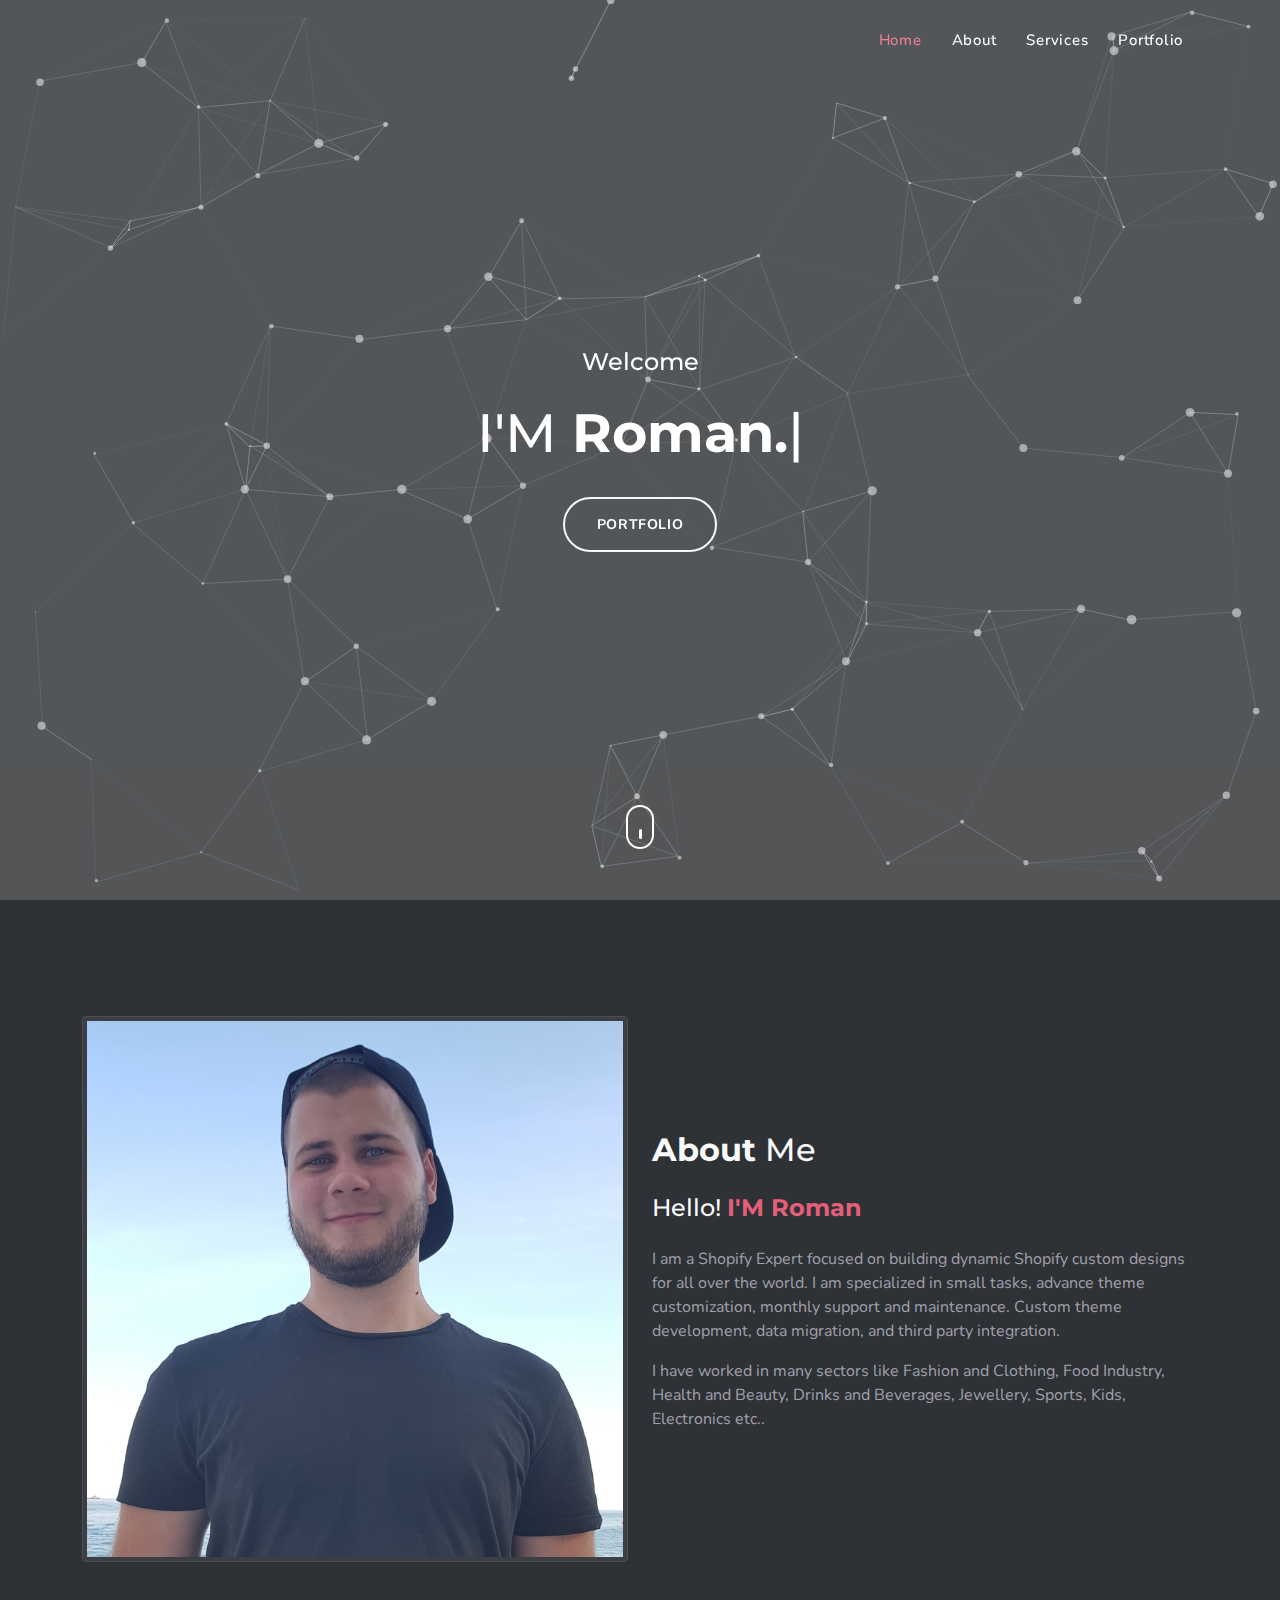
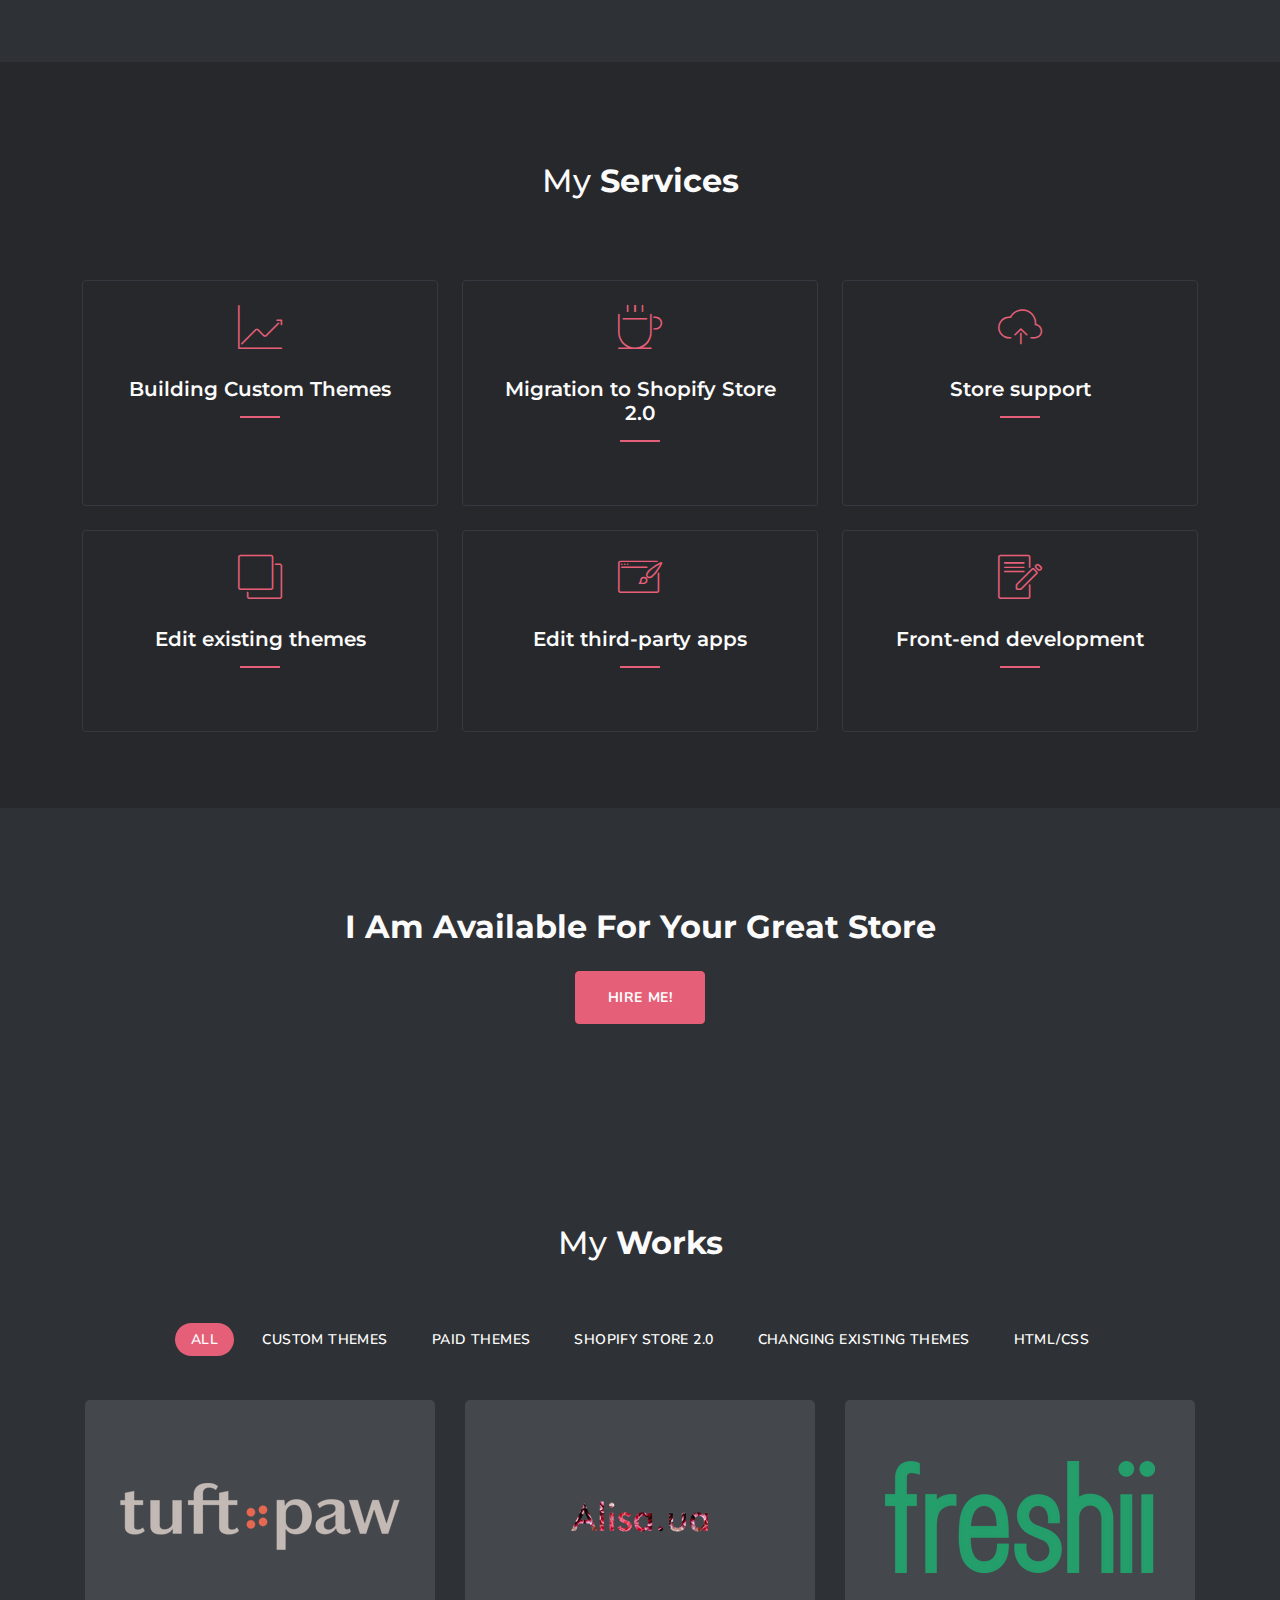
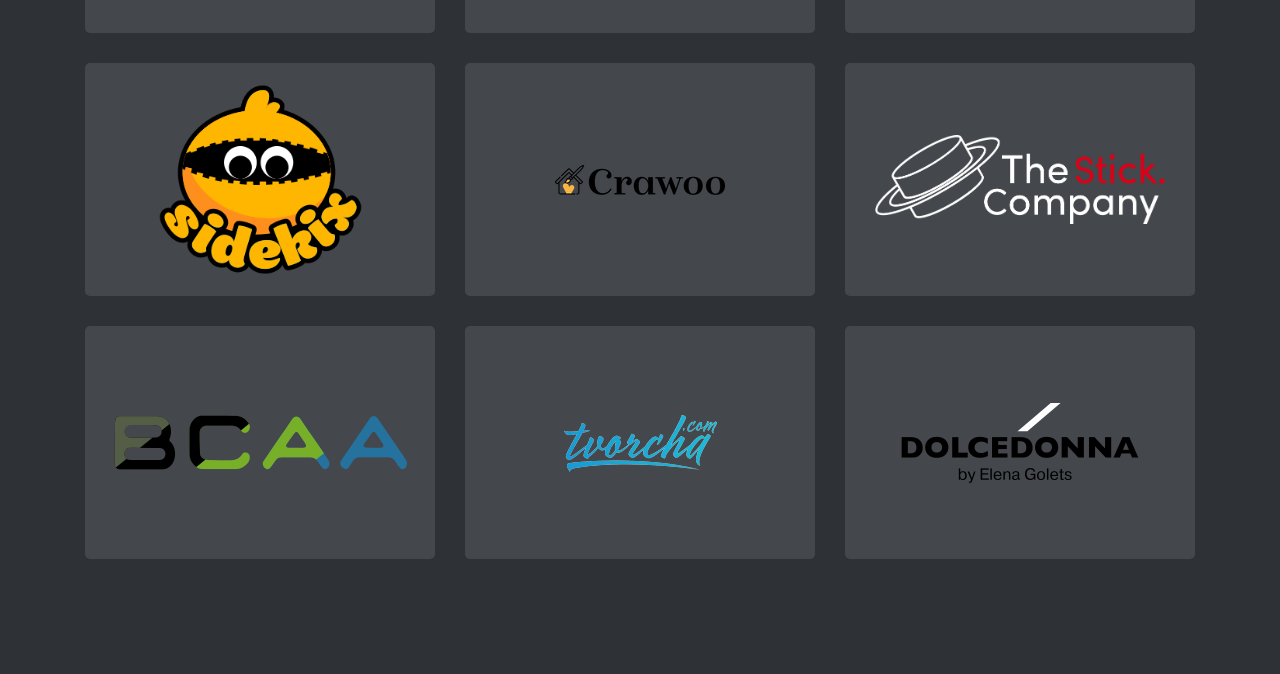
==== index.html @ ab1a351e "Rename index_13.html to index.html" ====
<!DOCTYPE html>
<html>
<head>
	<meta charset="UTF-8">
    <meta name="viewport" content="width=device-width, initial-scale=1">
    <title>Shopify developer | Roman</title>

    <!-- <link rel="shortcut icon" href="images/favicon.ico"> -->

    <!-- Bootstrap Css -->
    <link rel="stylesheet" type="text/css" href="css/bootstrap.min.css">

    <!-- Materialdesign icons Css -->
    <link rel="stylesheet" type="text/css" href="css/materialdesignicons.min.css">

    <!-- Owl Carousel -->
    <link rel="stylesheet" type="text/css" href="css/owl.carousel.min.css">

    <!-- Animate Css -->
    <link rel="stylesheet" type="text/css" href="css/animate.min.css">

    <!-- Magnific-popup -->
    <link rel="stylesheet" type="text/css" href="css/magnific-popup.css">

    <!-- Mobirise icons Css -->
    <link rel="stylesheet" type="text/css" href="css/mobiriseicons.css"> 

    <!-- Custom Style -->
    <link rel="stylesheet" type="text/css" href="css/style.css">
    <link rel="stylesheet" type="text/css" href="css/color/default.css">
</head>
<body>

    <!-- Loader -->
    <div id="preloader">
        <div id="status">
            <div class="spinner">Loading...</div>
        </div>
    </div>

	<!-- Start Navbar -->
	<nav class="navbar navbar-expand-lg custom-nav navbar-light fixed-top sticky">
	    <div class="container">
	        <a class="navbar-brand pt-0 logo" href="#">
                <img src="images/logo.png" alt="" class="img-fluid logo-light">
                <img src="images/logo-dark.png" alt="" class="img-fluid logo-dark">
            </a>
	        <button class="navbar-toggler" type="button" data-bs-toggle="collapse" data-bs-target="#navbarNav" aria-controls="navbarNav" aria-expanded="false" aria-label="Toggle navigation">
	            <span class="mdi mdi-menu"></span>
	        </button>
	        <div class="collapse navbar-collapse" id="navbarNav">
	            <ul class="navbar-nav ms-auto" id="main_nav">
	                <li class="nav-item">
	                    <a class="nav-link" href="#home">Home</a>
	                </li>
	                <li class="nav-item">
	                    <a class="nav-link" href="#about">About</a>
	                </li>
	                <li class="nav-item">
	                    <a class="nav-link" href="#services">Services</a>
	                </li>
	                <li class="nav-item">
	                    <a class="nav-link" href="#portfolio">Portfolio</a>
	                </li>
	                <!-- <li class="nav-item">
	                    <a class="nav-link" href="#contact">Contacts</a>
	                </li> -->
	            </ul>
	        </div>
	    </div>
	</nav>
	<!-- End Navbar -->


    <!-- START HOME -->
    <section class="section header-bg-img h-100vh align-items-center d-flex" id="home">
        <div class="video_container">
            <video src="images/bg.mp4" loop autoplay muted loading='lazy'></video>
        </div>
        <div class="bg-overlay"></div>
        <div class="container z-index">
            <div class="row justify-content-center">
                <div class="col-lg-12">
                    <div class="text-center header-content mx-auto">
                        <h4 class="text-white first-title mb-4">Welcome</h4>
                        <h1 class="header-name text-white text-capitalize mb-0">I'M <span class="element fw-bold"></span></h1>
                        <!-- <p class="text-white mx-auto header-desc mt-4">It is a long established fact that a reader will be of a page when established fact looking at its layout.</p> -->
                        <div class="mt-4 pt-2">
                            <!-- <a href="#contact" class="btn btn-outline-custom btn-round">Contacts</a> -->
                            <a href="#portfolio" class="btn btn-outline-custom btn-round">Portfolio</a>
                        </div>
                    </div>
                </div>
            </div>
        </div>            
        <div class="scroll_down">
            <a href="#about" class="scroll">
                <i class="text-white"></i>
            </a>
        </div>
    </section>
    <!-- END HOME -->

    <!-- START ABOUT -->
    <section class="section" id="about">
        <div class="container">
            <div class="row align-items-center">
                <div class="col-lg-6">
                    <div class="mt-3">
                        <img src="images/1.jpg" alt="" class="img-fluid mx-auto d-block img-thumbnail">
                    </div>
                </div>
                <div class="col-lg-6">
                    <div class="mt-3">
                        <h2><span class="fw-bold">About</span> Me</h2>
                        <h4 class="mt-4">Hello! <span class="text-custom fw-bold">I'M Roman</span></h4>
                        <p class="text-muted mt-4">I am a Shopify Expert focused on building dynamic Shopify custom designs for all over the world. I am specialized in small tasks, advance theme customization, monthly support and maintenance. Custom theme development, data migration, and third party integration.</p>
                        <p class="text-muted mt-2"> I have worked in many sectors like Fashion and Clothing, Food Industry, Health and Beauty, Drinks and Beverages, Jewellery, Sports, Kids, Electronics etc..</p>
                        <!-- <div>
                            <ul class="mb-0 about-social list-inline mt-4">
                                <li class="list-inline-item"><a href="https://t.me/RomkaGall"><i class="mdi mdi-telegram"></i></a></li>
                                <li class="list-inline-item"><a href="mailto:romangalanuk@gmail.com"><i class="mdi mdi-email"></i></a></li>
                                <li class="list-inline-item"><a href="skype:romkagall"><i class="mdi mdi-skype"></i></a></li>
                                <li class="list-inline-item"><a href="https://api.whatsapp.com/send?phone=+380939831080"><i class="mdi mdi-whatsapp"></i></a></li>
                            </ul> 
                        </div> -->
                    </div>
                </div>
            </div>
        </div>
    </section>
    <!-- END ABOUT -->

    <!-- START SERVICES -->
    <section class="section bg-light" id="services">
        <div class="container">
            <div class="row justify-content-center">
                <div class="col-lg-12">
                    <div class="text-center">
                        <h2>My <span class="fw-bold">Services</span></h2>
                        <!-- <p class="text-muted mx-auto section-subtitle mt-3">It is a long established fact that a reader will be of a page when established fact looking at its layout.</p> -->
                    </div>
                </div>
            </div>
            <div class="row mt-5">
                <div class="col-lg-4">
                    <div class="text-center services-boxes rounded p-4 mt-4">
                        <div class="services-boxes-icon">
                            <i class="mbri-growing-chart text-custom display-4"></i>
                        </div>
                        <div class="mt-4">
                            <h5 class="mb-0">Building Custom Themes</h5>
                            <div class="services-title-border"></div>
                            <!-- <p class="text-muted mt-3">There are many variations of passages of but the majority have suffered alteration in some form.</p> -->
                        </div>
                    </div>
                </div>
                <div class="col-lg-4">
                    <div class="text-center services-boxes rounded p-4 mt-4">
                        <div class="services-boxes-icon">
                            <i class="mbri-hot-cup text-custom display-4"></i>
                        </div>
                        <div class="mt-4">
                            <h5 class="mb-0">Migration to Shopify Store 2.0</h5>
                            <div class="services-title-border"></div>
                            <!-- <p class="text-muted mt-3">There are many variations of passages of but the majority have suffered alteration in some form.</p> -->
                        </div>
                    </div>
                </div>
                <div class="col-lg-4">
                    <div class="text-center services-boxes rounded p-4 mt-4">
                        <div class="services-boxes-icon">
                            <i class="mbri-upload text-custom display-4"></i>
                        </div>
                        <div class="mt-4">
                            <h5 class="mb-0">Store support</h5>
                            <div class="services-title-border"></div>
                            <!-- <p class="text-muted mt-3">There are many variations of passages of but the majority have suffered alteration in some form.</p> -->
                        </div>
                    </div>
                </div>
            </div>
            <div class="row mt-4">
                <div class="col-lg-4">
                    <div class="text-center services-boxes rounded p-4 mt-4">
                        <div class="services-boxes-icon">
                            <i class="mbri-layers text-custom display-4"></i>
                        </div>
                        <div class="mt-4">
                            <h5 class="mb-0">Edit existing themes</h5>
                            <div class="services-title-border"></div>
                            <!-- <p class="text-muted mt-3">There are many variations of passages of but the majority have suffered alteration in some form.</p> -->
                        </div>
                    </div>
                </div>
                <div class="col-lg-4">
                    <div class="text-center services-boxes rounded p-4 mt-4">
                        <div class="services-boxes-icon">
                            <i class="mbri-website-theme text-custom display-4"></i>
                        </div>
                        <div class="mt-4">
                            <h5 class="mb-0">Edit third-party apps</h5>
                            <div class="services-title-border"></div>
                            <!-- <p class="text-muted mt-3">There are many variations of passages of but the majority have suffered alteration in some form.</p> -->
                        </div>
                    </div>
                </div>
                <div class="col-lg-4">
                    <div class="text-center services-boxes rounded p-4 mt-4">
                        <div class="services-boxes-icon">
                            <i class="mbri-edit text-custom display-4"></i>
                        </div>
                        <div class="mt-4">
                            <h5 class="mb-0">Front-end development</h5>
                            <div class="services-title-border"></div>
                            <!-- <p class="text-muted mt-3">There are many variations of passages of but the majority have suffered alteration in some form.</p> -->
                        </div>
                    </div>
                </div>
            </div>
        </div>
    </section>
    <!-- END SERVICES -->

    <!-- START CTA -->
    <section class="section">
        <div class="container">
            <div class="row">
                <div class="col-lg-12">
                    <div class="text-center">
                        <h2 class="fw-bold">I Am Available For Your Great Store</h2>
                    </div>
                    <div class="text-center mt-4">
                        <a href="https://t.me/RomkaGall" class="btn btn-custom">Hire Me!</a>
                    </div>
                </div>
            </div>
        </div>
    </section>
    <!-- END CTA -->

    <!-- START CLIENT -->
    <!-- <section class="section bg-light" id="client">
        <div class="container">
            <div class="row justify-content-center">
                <div class="col-lg-12">
                    <div class="text-center">
                        <h2>Our <span class="fw-bold">Client</span></h2>
                        <p class="text-muted mx-auto section-subtitle mt-3">It is a long established fact that a reader will be of a page when established fact looking at its layout.</p>
                    </div>
                </div>
            </div>
            <div class="row mt-4 pt-4">
                <div class="col-lg-12">
                    <div id="owl-demo" class="owl-carousel">
                        <div class="text-center testi_boxes mx-auto">
                            <div class="tam_testi_icon text-custom">
                                <i class="mbri-quote-left"></i>
                            </div>
                            <div class="mt-2">
                                <div class="img_testi">
                                    <img src="images/testi/testi-1.jpg" alt="" class="mx-auto img-thumbnail img-fluid rounded-circle">
                                </div>
                                <p class="client_review fst-italic mt-4 text-center text-muted">" The point of using Lorem Ipsum is that it has a more-or-less normal distribution of letters, as opposed to using 'Content here."</p>
                                <p class="client_name text-center mb-0 mt-4">- Ebony verty, <span class="fw-bold">Envato</span></p>
                            </div>
                        </div>
                        <div class="text-center testi_boxes mx-auto">
                            <div class="tam_testi_icon text-custom">
                                <i class="mbri-quote-left"></i>
                            </div>
                            <div class="mt-2">
                                <div class="img_testi">
                                    <img src="images/testi/testi-2.jpg" alt="" class="mx-auto img-thumbnail img-fluid d-block rounded-circle">
                                </div>
                                <p class="client_review fst-italic mt-4 text-center text-muted">" The point of using Lorem Ipsum is that it has a more-or-less normal distribution of letters, as opposed to using 'Content here."</p>
                                <p class="client_name text-center mb-0 mt-4">- Ebony verty, <span class="fw-bold">Envato</span></p>
                            </div>
                        </div>
                        <div class="text-center testi_boxes mx-auto">
                            <div class="tam_testi_icon text-custom">
                                <i class="mbri-quote-left"></i>
                            </div>
                            <div class="mt-2">
                                <div class="img_testi">
                                    <img src="images/testi/testi-3.jpg" alt="" class="mx-auto img-thumbnail img-fluid d-block rounded-circle">
                                </div>
                                <p class="client_review fst-italic mt-4 text-center text-muted">" The point of using Lorem Ipsum is that it has a more-or-less normal distribution of letters, as opposed to using 'Content here."</p>
                                <p class="client_name text-center mb-0 mt-4">- Ebony verty, <span class="fw-bold">Envato</span></p>
                            </div>
                        </div>
                    </div>
                </div>
            </div>
        </div>
    </section> -->
    <!-- END CLIENT -->

    <!-- START WORK -->   
    <section class="section text-center" id="portfolio">
        <div class="container">
            <div class="row justify-content-center">
                <div class="col-lg-12">
                    <div class="text-center">
                        <h2>My <span class="fw-bold">Works</span></h2>
                        <!-- <p class="text-muted mx-auto section-subtitle mt-3">It is a long established fact that a reader will be of a page when established fact looking at its layout.</p> -->
                    </div>
                </div>
            </div>
            <div class="row mt-5 ">
                <ul class="col list-unstyled list-inline mb-0 text-uppercase work_menu" id="menu-filter">
                    <li class="list-inline-item"><a class="active" data-filter="*">All</a></li>
                    <li class="list-inline-item"><a class="" data-filter=".custom">Custom themes</a></li>
                    <li class="list-inline-item"><a class="" data-filter=".paid">Paid themes</a></li>
                    <li class="list-inline-item"><a class="" data-filter=".store2">Shopify store 2.0</a></li>
                    <li class="list-inline-item"><a class="" data-filter=".existing">Changing existing themes</a></li>
                    <li class="list-inline-item"><a class="" data-filter=".html">HTML/CSS</a></li>
                </ul>
            </div>
        </div>
        <div class="container">
            <div class="row mt-4 work-filter">

                <div class="col-lg-4 work_item WORK paid">
                    <a href="https://www.tuftandpaw.com/" target="blank">
                        <div class="work_box">
                            <div class="work_img">
                                <img src="images/works/tuft_and_paw.png" class="img-fluid mx-auto d-block rounded" alt="work-img">
                            </div>
                            <div class="work_detail">
                                <p class="mb-2">Paid Themes</p>
                                <h3 class="mb-2">Tuft and Paw</h3>
                                <h4 class="mb-0">Online Cat Furniture Store</h4>
                            </div>
                        </div>
                    </a>
                </div>

                <div class="col-lg-4 work_item custom">
                    <a href="https://alisa.ua/" target="blank">
                        <div class="work_box">
                            <div class="work_img">
                                <img src="images/works/alisa.png" class="img-fluid mx-auto d-block rounded" alt="work-img">
                            </div>
                            <div class="work_detail">
                                <p class="mb-2">Custom Themes</p>
                                <h3 class="mb-2">Alisa</h3>
                                <h4 class="mb-0">Online Lingerie Store</h4>
                                
                            </div>
                        </div>
                    </a>
                </div>

                <div class="col-lg-4 work_item custom">
                    <a href="https://vitamins.freshii.com" targe="blank" >
                        <div class="work_box">
                            <div class="work_img">
                                <img src="images/works/freshii.png" class="img-fluid mx-auto d-block rounded" alt="work-img">
                            </div>
                            <div class="work_detail">
                                <p class="mb-2">Custom Themes</p>
                                <h3 class="mb-2">Freshii</h3>
                                <h4 class="mb-0">Apple Cider Vinegar Gummies</h4>
                            </div>
                        </div>
                    </a>
                </div>

                <div class="col-lg-4 work_item store2">
                    <a href="https://mysidekix.com/" target="blank">
                        <div class="work_box">
                            <div class="work_img">
                                <img src="images/works/sidekix.png" class="img-fluid mx-auto d-block rounded" alt="work-img">
                            </div>
                            <div class="work_detail">
                                <p class="mb-2">Shopify Store 2.0</p>
                                <h3 class="mb-2">Sidekix</h3>
                                <h4 class="mb-0">Toys</h4>
                            </div>
                        </div>
                    </a>
                </div>

                <div class="col-lg-4 work_item existing">
                    <a href="https://crawoo.com/" target="blank">
                        <div class="work_box">
                            <div class="work_img">
                                <img src="images/works/Crawoo.png" class="img-fluid mx-auto d-block rounded" alt="work-img">
                            </div>
                            <div class="work_detail">
                                <p class="mb-2">Existing Themes</p>
                                <h3 class="mb-2">Crawoo</h3>
                                <h4 class="mb-0">Decor</h4>
                            </div>
                        </div>
                    </a>
                </div>

                <div class="col-lg-4 work_item existing">
                    <a href="https://thestick.company/" target="blank">
                        <div class="work_box">
                            <div class="work_img">
                                <img src="images/works/the_stick_company.png" class="img-fluid mx-auto d-block rounded" alt="work-img" style="padding: 0 30px;">
                            </div>
                            <div class="work_detail">
                                <p class="mb-2">Existing Themes</p>
                                <h3 class="mb-2">The Stick Company</h3>
                                <h4 class="mb-0">Mobile Accessories </h4>
                            </div>
                        </div>
                    </a>
                </div>

                <div class="col-lg-4 work_item html">
                    <a href="https://bcaa.ua/" target="blank">
                        <div class="work_box">
                            <div class="work_img">
                                <img src="images/works/bcaa.png" class="img-fluid mx-auto d-block rounded" alt="work-img">
                            </div>
                            <div class="work_detail">
                                <p class="mb-2">HTML/CSS</p>
                                <h3 class="mb-2">BCAA</h3>
                                <h4 class="mb-0">Online store of sports nutrition</h4>
                            </div>
                        </div>
                    </a>
                </div>

                <div class="col-lg-4 work_item html">
                    <a href="https://tvorcha.com/" target="blank">
                        <div class="work_box">
                            <div class="work_img">
                                <img src="images/works/tvorcha.png" class="img-fluid mx-auto d-block rounded" alt="work-img">
                            </div>
                            <div class="work_detail">
                                <p class="mb-2">HTML/CSS</p>
                                <h3 class="mb-2">Tvorcha</h3>
                                <h4 class="mb-0">Online store of things for handmade</h4>
                            </div>
                        </div>
                    </a>
                </div>

                <div class="col-lg-4 work_item html">
                    <a href="https://dolcedonna.com.ua/" target="blank">
                        <div class="work_box">
                            <div class="work_img">
                                <img src="images/works/dolcedonna.png" class="img-fluid mx-auto d-block rounded" alt="work-img">
                            </div>
                            <div class="work_detail">
                                <p class="mb-2">HTML/CSS</p>
                                <h3 class="mb-2">DolceDonna</h3>
                                <h4 class="mb-0">Designer clothes</h4>
                            </div>
                        </div>
                    </a>
                </div>
            </div>
        </div>
    </section>
    <!-- END WORK -->

    <!-- START BLOG -->
    <!-- <section class="section bg-light" id="blog">
        <div class="container">   
            <div class="row justify-content-center">
                <div class="col-lg-12">
                    <div class="text-center">
                        <h2>Our <span class="fw-bold">Blog</span></h2>
                        <p class="text-muted mx-auto section-subtitle mt-3">It is a long established fact that a reader will be of a page when established fact looking at its layout.</p>
                    </div>
                </div>
            </div>                 
            <div class="row mt-5">
                <div class="col-lg-4 mt-3">
                    <div class="rounded blog_color p-2">
                        <div class="img_blog">
                            <img src="images/blog/blog-1.jpg" alt="" class="img-fluid rounded mx-auto d-block">
                        </div>
                        <div class="content_blog p-3">
                            <div>
                                <h5 class="fw-bold mb-0"><a href="#" class="text-white">There are many variations</a></h5>
                            </div>
                            <div class="mt-3">
                                <p class="h6 text-muted date_blog mb-0">11 March 2018 <a href="#" class="text-custom fw-bold">By Kerri</a></p>
                                <p class="mt-3 desc_blog text-muted">Sit sagittis vulputate laoreet sodales tortor nulla lobortis bibendum netus primis fames. Lobortis ultricies.</p>
                                <p class="h6 mb-0"><a href="#" class="text-muted fw-bold">Read More...</a></p>
                            </div>
                        </div>
                    </div>
                </div>
                <div class="col-lg-4 mt-3">
                    <div class="rounded blog_color p-2">
                        <div class="img_blog">
                            <img src="images/blog/blog-2.jpg" alt="" class="img-fluid rounded mx-auto d-block">
                        </div>
                        <div class="content_blog p-3">
                            <div>
                                <h5 class="fw-bold mb-0"><a href="#" class="text-white">Contrary to popular belief</a></h5>
                            </div>
                            <div class="mt-3">
                                <p class="h6 text-muted date_blog mb-0">18 March 2018 <a href="#" class="text-custom fw-bold">By Kerri</a></p>
                                <p class="mt-3 desc_blog text-muted">Sit sagittis vulputate laoreet sodales tortor nulla lobortis bibendum netus primis fames. Lobortis ultricies.</p>
                                <p class="h6 mb-0"><a href="#" class="text-muted fw-bold">Read More...</a></p>
                            </div>
                        </div>
                    </div>
                </div>
                <div class="col-lg-4 mt-3">
                    <div class="rounded blog_color p-2">
                        <div class="img_blog">
                            <img src="images/blog/blog-3.jpg" alt="" class="img-fluid rounded mx-auto d-block">
                        </div>
                        <div class="content_blog p-3">
                            <div>
                                <h5 class="fw-bold mb-0"><a href="#" class="text-white">Lorem Ipsum is not simply</a></h5>
                            </div>
                            <div class="mt-3">
                                <p class="h6 text-muted date_blog mb-0">22 March 2018 <a href="#" class="text-custom fw-bold">By Kerri</a></p>
                                <p class="mt-3 desc_blog text-muted">Sit sagittis vulputate laoreet sodales tortor nulla lobortis bibendum netus primis fames. Lobortis ultricies.</p>
                                <p class="h6 mb-0"><a href="#" class="text-muted fw-bold">Read More...</a></p>
                            </div>
                        </div>
                    </div>
                </div>
            </div>
        </div>
    </section> -->
    <!-- END BLOG -->

    <!-- START CONTACT -->
    <!-- <section class="section" id="contact">
        <div class="container">
            <div class="row justify-content-center">
                <div class="col-lg-12">
                    <div class="text-center">
                        <h2><span class="fw-bold">Contacts</span></h2>
                    </div>
                </div>
            </div> 
            <ul class="mb-0 about-social list-inline mt-4 text-center">
                <li class="list-inline-item"><a href="https://t.me/RomkaGall"><i class="mdi mdi-telegram"></i></a></li>
                <li class="list-inline-item"><a href="mailto:romangalanuk@gmail.com"><i class="mdi mdi-email"></i></a></li>
                <li class="list-inline-item"><a href="skype:romkagall"><i class="mdi mdi-skype"></i></a></li>
                <li class="list-inline-item"><a href="https://api.whatsapp.com/send?phone=+380939831080"><i class="mdi mdi-whatsapp"></i></a></li>
            </ul> 
        </div>
    </section> -->
    <!-- END CONTACT -->

    <!--START FOOTER-->
    <!-- <footer class="footer bg-light" id="footer">
        <div class="container">
            <div class="row justify-content-center text-center">
                <div class="col-md-12">
                    <div class="text-center text-white footer-alt">
                        <ul class="list-unstyled list-inline mb-0">
                            <li class="list-inline-item"><a href="#"><i class="mdi mdi-facebook"></i></a></li>
                            <li class="list-inline-item"><a href="#"><i class="mdi mdi-linkedin"></i></a></li>
                            <li class="list-inline-item"><a href="#"><i class="mdi mdi-pinterest"></i></a></li>
                            <li class="list-inline-item"><a href="#"><i class="mdi mdi-twitter"></i></a></li>
                        </ul>
                        <p class="copyright_content mb-0 mt-3"> 2018 - 2021 &copy; Kerri. Design by SRBThemes.</p>
                    </div>
                </div>
            </div>
        </div>
    </footer> -->
    <!--END FOOTER-->
    

    <!-- Back To Top -->    
    <a href="#" class="back_top"> <i class="mdi mdi-chevron-up"> </i> </a>


	<!--All Javascript -->
	<script src="js/bootstrap.bundle.min.js"></script>
    <script src="js/jquery.min.js"></script>
    
     <!-- Text Type -->
     <script src="js/typed.js"></script>

    <!-- Parallax Js -->
    <script src="js/parallax.js"></script> 

    <!-- Particles Js -->
    <script src="js/particles.js"></script>  
    <script src="js/particles.app.js"></script> 

    <!-- Contact Js -->
    <script src="js/contact.js"></script>
    
    <!-- Owl Carousel -->
    <script src="js/owl.carousel.min.js"></script>
    
    <!-- Work Filter -->
    <script src="js/isotope.js"></script>

    <!-- Magnific Popup Js -->
    <script src="js/jquery.magnific-popup.min.js"></script>

	<!-- Custom Js -->
	<script src="js/custom.js"></script>
    <script>
        var typed = new Typed('.element', {
            strings: ["Roman.", "A Shopify Developer."],
            typeSpeed: 60,
            backSpeed: 60,
            backDelay: 1500,
            loop: true
        });
    </script>
</body>
</html>
---- css/mobiriseicons.css ----
@font-face {
  font-family: 'MobiriseIcons';
  src:  url('../fonts/MobiriseIcons.eot?5dqoim');
  src:  url('../fonts/MobiriseIcons.eot?5dqoim#iefix') format('embedded-opentype'),
    url('../fonts/mobirise.ttf?5dqoim') format('truetype'),
    url('../fonts/mobirise.woff?5dqoim') format('woff'),
    url('../fonts/MobiriseIcons.svg?5dqoim#MobiriseIcons') format('svg');
  font-weight: normal;
  font-style: normal;
}

[class^="mbri-"], [class*=" mbri-"] {
  /* use !important to prevent issues with browser extensions that change fonts */
  font-family: 'MobiriseIcons' !important;
  speak: none;
  font-style: normal;
  font-weight: normal;
  font-variant: normal;
  text-transform: none;
  line-height: 1;

  /* Better Font Rendering =========== */
  -webkit-font-smoothing: antialiased;
  -moz-osx-font-smoothing: grayscale;
}

.mbri-add-submenu:before {
  content: "\e900";
}
.mbri-alert:before {
  content: "\e901";
}
.mbri-align-center:before {
  content: "\e902";
}
.mbri-align-justify:before {
  content: "\e903";
}
.mbri-align-left:before {
  content: "\e904";
}
.mbri-align-right:before {
  content: "\e905";
}
.mbri-android:before {
  content: "\e906";
}
.mbri-apple:before {
  content: "\e907";
}
.mbri-arrow-down:before {
  content: "\e908";
}
.mbri-arrow-next:before {
  content: "\e909";
}
.mbri-arrow-prev:before {
  content: "\e90a";
}
.mbri-arrow-up:before {
  content: "\e90b";
}
.mbri-bold:before {
  content: "\e90c";
}
.mbri-bookmark:before {
  content: "\e90d";
}
.mbri-bootstrap:before {
  content: "\e90e";
}
.mbri-briefcase:before {
  content: "\e90f";
}
.mbri-browse:before {
  content: "\e910";
}
.mbri-bulleted-list:before {
  content: "\e911";
}
.mbri-calendar:before {
  content: "\e912";
}
.mbri-camera:before {
  content: "\e913";
}
.mbri-cart-add:before {
  content: "\e914";
}
.mbri-cart-full:before {
  content: "\e915";
}
.mbri-cash:before {
  content: "\e916";
}
.mbri-change-style:before {
  content: "\e917";
}
.mbri-chat:before {
  content: "\e918";
}
.mbri-clock:before {
  content: "\e919";
}
.mbri-close:before {
  content: "\e91a";
}
.mbri-cloud:before {
  content: "\e91b";
}
.mbri-code:before {
  content: "\e91c";
}
.mbri-contact-form:before {
  content: "\e91d";
}
.mbri-credit-card:before {
  content: "\e91e";
}
.mbri-cursor-click:before {
  content: "\e91f";
}
.mbri-cust-feedback:before {
  content: "\e920";
}
.mbri-database:before {
  content: "\e921";
}
.mbri-delivery:before {
  content: "\e922";
}
.mbri-desktop:before {
  content: "\e923";
}
.mbri-devices:before {
  content: "\e924";
}
.mbri-down:before {
  content: "\e925";
}
.mbri-download:before {
  content: "\e926";
}
.mbri-drag-n-drop:before {
  content: "\e927";
}
.mbri-drag-n-drop2:before {
  content: "\e928";
}
.mbri-edit:before {
  content: "\e929";
}
.mbri-edit2:before {
  content: "\e92a";
}
.mbri-error:before {
  content: "\e92b";
}
.mbri-extension:before {
  content: "\e92c";
}
.mbri-features:before {
  content: "\e92d";
}
.mbri-file:before {
  content: "\e92e";
}
.mbri-flag:before {
  content: "\e92f";
}
.mbri-folder:before {
  content: "\e930";
}
.mbri-gift:before {
  content: "\e931";
}
.mbri-github:before {
  content: "\e932";
}
.mbri-globe-2:before {
  content: "\e933";
}
.mbri-globe:before {
  content: "\e934";
}
.mbri-growing-chart:before {
  content: "\e935";
}
.mbri-hearth:before {
  content: "\e936";
}
.mbri-help:before {
  content: "\e937";
}
.mbri-home:before {
  content: "\e938";
}
.mbri-hot-cup:before {
  content: "\e939";
}
.mbri-idea:before {
  content: "\e93a";
}
.mbri-image-gallery:before {
  content: "\e93b";
}
.mbri-image-slider:before {
  content: "\e93c";
}
.mbri-info:before {
  content: "\e93d";
}
.mbri-italic:before {
  content: "\e93e";
}
.mbri-key:before {
  content: "\e93f";
}
.mbri-laptop:before {
  content: "\e940";
}
.mbri-layers:before {
  content: "\e941";
}
.mbri-left-right:before {
  content: "\e942";
}
.mbri-left:before {
  content: "\e943";
}
.mbri-letter:before {
  content: "\e944";
}
.mbri-like:before {
  content: "\e945";
}
.mbri-link:before {
  content: "\e946";
}
.mbri-lock:before {
  content: "\e947";
}
.mbri-login:before {
  content: "\e948";
}
.mbri-logout:before {
  content: "\e949";
}
.mbri-magic-stick:before {
  content: "\e94a";
}
.mbri-map-pin:before {
  content: "\e94b";
}
.mbri-menu:before {
  content: "\e94c";
}
.mbri-mobile:before {
  content: "\e94d";
}
.mbri-mobile2:before {
  content: "\e94e";
}
.mbri-mobirise:before {
  content: "\e94f";
}
.mbri-more-horizontal:before {
  content: "\e950";
}
.mbri-more-vertical:before {
  content: "\e951";
}
.mbri-music:before {
  content: "\e952";
}
.mbri-new-file:before {
  content: "\e953";
}
.mbri-numbered-list:before {
  content: "\e954";
}
.mbri-opened-folder:before {
  content: "\e955";
}
.mbri-pages:before {
  content: "\e956";
}
.mbri-paper-plane:before {
  content: "\e957";
}
.mbri-paperclip:before {
  content: "\e958";
}
.mbri-photo:before {
  content: "\e959";
}
.mbri-photos:before {
  content: "\e95a";
}
.mbri-pin:before {
  content: "\e95b";
}
.mbri-play:before {
  content: "\e95c";
}
.mbri-plus:before {
  content: "\e95d";
}
.mbri-preview:before {
  content: "\e95e";
}
.mbri-print:before {
  content: "\e95f";
}
.mbri-protect:before {
  content: "\e960";
}
.mbri-question:before {
  content: "\e961";
}
.mbri-quote-left:before {
  content: "\e962";
}
.mbri-quote-right:before {
  content: "\e963";
}
.mbri-redo:before {
  content: "\e964";
}
.mbri-refresh:before {
  content: "\e965";
}
.mbri-responsive:before {
  content: "\e966";
}
.mbri-right:before {
  content: "\e967";
}
.mbri-rocket:before {
  content: "\e968";
}
.mbri-sad-face:before {
  content: "\e969";
}
.mbri-sale:before {
  content: "\e96a";
}
.mbri-save:before {
  content: "\e96b";
}
.mbri-search:before {
  content: "\e96c";
}
.mbri-setting:before {
  content: "\e96d";
}
.mbri-setting2:before {
  content: "\e96e";
}
.mbri-setting3:before {
  content: "\e96f";
}
.mbri-share:before {
  content: "\e970";
}
.mbri-shopping-bag:before {
  content: "\e971";
}
.mbri-shopping-basket:before {
  content: "\e972";
}
.mbri-shopping-cart:before {
  content: "\e973";
}
.mbri-sites:before {
  content: "\e974";
}
.mbri-smile-face:before {
  content: "\e975";
}
.mbri-speed:before {
  content: "\e976";
}
.mbri-star:before {
  content: "\e977";
}
.mbri-success:before {
  content: "\e978";
}
.mbri-sun:before {
  content: "\e979";
}
.mbri-sun2:before {
  content: "\e97a";
}
.mbri-tablet-vertical:before {
  content: "\e97b";
}
.mbri-tablet:before {
  content: "\e97c";
}
.mbri-target:before {
  content: "\e97d";
}
.mbri-timer:before {
  content: "\e97e";
}
.mbri-to-ftp:before {
  content: "\e97f";
}
.mbri-to-local-drive:before {
  content: "\e980";
}
.mbri-touch-swipe:before {
  content: "\e981";
}
.mbri-touch:before {
  content: "\e982";
}
.mbri-trash:before {
  content: "\e983";
}
.mbri-underline:before {
  content: "\e984";
}
.mbri-undo:before {
  content: "\e985";
}
.mbri-unlink:before {
  content: "\e986";
}
.mbri-unlock:before {
  content: "\e987";
}
.mbri-up-down:before {
  content: "\e988";
}
.mbri-up:before {
  content: "\e989";
}
.mbri-update:before {
  content: "\e98a";
}
.mbri-upload:before {
  content: "\e98b";
}
.mbri-user:before {
  content: "\e98c";
}
.mbri-user2:before {
  content: "\e98d";
}
.mbri-users:before {
  content: "\e98e";
}
.mbri-video-play:before {
  content: "\e98f";
}
.mbri-video:before {
  content: "\e990";
}
.mbri-watch:before {
  content: "\e991";
}
.mbri-website-theme:before {
  content: "\e992";
}
.mbri-wifi:before {
  content: "\e993";
}
.mbri-windows:before {
  content: "\e994";
}
.mbri-zoom-out:before {
  content: "\e995";
}
---- css/style.css ----
/*-----------------------------------------------------------
* Template Name    : Kerri | Responsive Bootstrap 5 Personal Template
* Author           : SRBThemes
* Version          : 1.0.0
* Created          : March 2018
* File Description : Main css file of the template
*------------------------------------------------------------
*/

/***********************
    1.BASIC
    2.HELPER
    3.NAVBAR
    4.HOME
    5.ABOUT 
    6.SERVICES
    7.CLIENT
    8.WORK
    9.BLOG
    10.CONTACT
    11.FOOTER
    12.RESPONSIVE
************************/

@import url('https://fonts.googleapis.com/css?family=Montserrat:400,500,600|Nunito:400,600,700');


/*======================
        1.BASIC
========================*/

body {
    font-family: 'Nunito', sans-serif;
    color: #fbfbfb;
    overflow-x: hidden;
    background: #2e3135;
}

h1,
h2,
h3,
h4,
h5,
h6 {
    font-family: 'Montserrat', sans-serif;
}

a,
a:hover,
a:focus,
button,
button:focus {
    text-decoration: none !important;
    outline: none !important;
    box-shadow: none !important;
}

::selection {
    background: rgba(166, 175, 189, 0.3);
}

::-moz-selection {
    background: rgba(166, 175, 189, 0.3);
}

#preloader {
    position: fixed;
    top: 0;
    left: 0;
    right: 0;
    bottom: 0;
    background-color: #fff;
    z-index: 9999999;
}

#status {
    width: 40px;
    height: 40px;
    position: absolute;
    left: 50%;
    top: 50%;
    margin: -20px 0 0 -20px;
}

.spinner {
    margin: 0 auto;
    font-size: 10px;
    position: relative;
    text-indent: -9999em;
    border-top: 5px solid rgba(0, 0, 0, 0.2);
    border-right: 5px solid rgba(0, 0, 0, 0.2);
    border-bottom: 5px solid rgba(0, 0, 0, 0.2);
    border-left: 5px solid #000;
    -webkit-transform: translateZ(0);
    -ms-transform: translateZ(0);
    transform: translateZ(0);
    -webkit-animation: load8 1.1s infinite linear;
    animation: load8 1.1s infinite linear;
}

.spinner,
.spinner:after {
    border-radius: 50%;
    width: 40px;
    height: 40px;
}

@-webkit-keyframes load8 {
    0% {
        -webkit-transform: rotate(0deg);
        transform: rotate(0deg);
    }
    100% {
        -webkit-transform: rotate(360deg);
        transform: rotate(360deg);
    }
}

@keyframes load8 {
    0% {
        -webkit-transform: rotate(0deg);
        transform: rotate(0deg);
    }
    100% {
        -webkit-transform: rotate(360deg);
        transform: rotate(360deg);
    }
}

.back_top {
    text-align: center;
    position: fixed;
    bottom: 15px;
    height: 35px;
    width: 35px;
    display: none;
    z-index: 10000;
    border-radius: 3px;
    right: 20px;
    transition: all 0.5s;
}

.back_top i {
    color: #fff;
    line-height: 35px;
    font-size: 32px;
    display: block;
}


/*==========================
        2.HELPER
============================*/

.section {
    padding-top: 100px;
    padding-bottom: 100px;
    position: relative;
    background-color: #2e3135;
}

.bg-light {
    background-color: #26282b !important;
}

.text-muted {
    color: #a0a0ac !important;
}

.img-thumbnail {
    background-color: #3b3e42;
    border: 1px solid #4d5052;
}

.h-100vh {
    height: 100vh;
}

.z-index {
    z-index: 2;
}

.clippath_none {
    clip-path: none !important;
}

.section-subtitle {
    max-width: 500px;
}

.btn {
    padding: 15px 32px;
    font-size: 14px;
    font-weight: 700;
    transition: all 0.5s;
    letter-spacing: 0.6px;
    color: #fff;
    box-shadow: none !important;
    text-transform: uppercase;
    outline: none !important;
}

.btn-round {
    border-radius: 30px;
}

.btn-custom{
    border:1px solid;
}

.btn-custom:hover,
.btn-custom:focus,
.btn-custom:active,
.btn-custom.active,
.btn-custom.focus,
.btn-custom:active,
.btn-custom:focus,
.btn-custom:hover,
.open > .dropdown-toggle.btn-custom {
    color: #f3f3f3;
}

.btn-outline-custom {
    border: 2px solid #f5f5f5;
}

.btn-outline-custom:hover,
.btn-outline-custom:focus,
.btn-outline-custom:active,
.btn-outline-custom.active,
.btn-outline-custom.focus,
.btn-outline-custom:active,
.btn-outline-custom:focus,
.btn-outline-custom:hover,
.open > .dropdown-toggle.btn-outline-custom {
    color: #000;
    background-color: #fff;
    border-color: #fff;
}

.bg-overlay {
    background-color: rgba(38, 40, 43, 0.72);
    position: absolute;
    top: 0;
    right: 0;
    width: 100%;
    height: 100%;
}


/*==========================
        3.NAVBAR CUSTOM
============================*/

.custom-nav {
    background-color: transparent;
    padding: 20px 0px;
    width: 100%;
    border-radius: 0px;
    z-index: 999;
    margin-bottom: 0px;
    transition: all 0.5s ease-in-out;
}

.custom-nav .navbar-nav li a {
    color: #fff !important;
    font-size: 15px;
    background-color: transparent !important;
    margin: 0 7px;
    letter-spacing: 0.05em;
    line-height: 24px;
    transition: all 0.5s;
    font-weight: 500;
}

.custom-nav .navbar-brand .logo-light,
.custom-nav .navbar-brand .logo-dark {
    height: 27px;
}

.logo .logo-light {
    display: inline-block;
}

.stickyadd .logo .logo-dark {
    display: inline-block;
}

.stickyadd .logo .logo-light {
    display: none;
}

.logo .logo-dark {
    display: none;
}

.custom-nav .navbar-brand {
    color: #fff !important;
    text-transform: uppercase;
}

.custom-nav .navbar-toggler {
    color: #fff;
    font-size: 35px;
    padding: 0px;
}

.custom-nav.stickyadd {
    background-color: #2e3135 !important;
    box-shadow: 0 1px 8px 3px rgba(0, 0, 0, 0.050980392156862744);
    padding: 15px 0px;
}

.custom-nav.stickyadd .navbar-nav li a {
    color: #fff !important;
}


/*===========================
        4.HOME
=============================*/

.header-bg-img {
    background-image: url(../images/header-bg3.jpg);
    position: relative;
    background-size: cover;
    background-position: center center;
}

.header-content {
    max-width: 800px;
}

.header-name {
    font-size: 54px;
}

.header-desc {
    max-width: 500px;
    line-height: 1.8;
    color: rgba(255, 255, 255, 0.75) !important;
}

.scroll_down {
    position: absolute;
    bottom: 5vh;
    width: 100%;
    text-align: center;
    color: #fff;
    font-size: 13px;
    z-index: 8;
}

.scroll_down i {
    position: relative;
    -webkit-animation: bounce 2s infinite; 
    animation: bounce 2s infinite; 
    height: 44px;
    width: 28px;
    line-height: 54px;
    border-radius: 30px;
    border: 2px solid #ffffff;
    display: inline-block;
    color: #fff;
    font-size: 10px;
}

.scroll_down i:after {
    content: "";
    position: absolute;
    top: 22px;
    left: 11px;
    border-radius: 2px;
    z-index: -1;
    bottom: 0px;
    transition: all .2s;
    height: 10px;
    width: 3px;
    background: #fff;
}

.video_container {
    position: absolute;
    top: 0;
    left: 0;
    width: 100%;
    height: 100%;
}

.video_container video {
    width: 100%;
    height: 100%;
    object-fit: cover;
}

/*HOME 4*/

.curv-img {
    position: absolute;
    width: 100%;
    bottom: 0px;
    z-index: 1;
}

.curv-img svg {
    display: block;
}

/*HOME 7*/

.clip-home {
    clip-path: polygon(0 0, 100% 0, 100% 83%, 50% 100%, 0 83%);
    position: relative;
}

/*DEMO 16*/

.wave_sec {
  position: absolute;
  bottom: 0;
  width: 100%;
}

.wave_sec svg {
  height: 180px;
}

/*===========================
        5.ABOUT
=============================*/

.about-social li a {
    color: #a0a0ac;
    display: inline-block;
    height: 42px;
    width: 42px;
    font-size: 20px;
    border-radius: 50%;
    border: 2px solid #6b6e6f;
    line-height: 38px;
    transition: all 0.5s;
    text-align: center;
}

/*===========================
        6.SERVICES
=============================*/

.services-boxes {
    height: 100%;
    border: 1px solid #353941;
}

.services-boxes .services-boxes-icon i {
    font-size: 44px;
}

.services-boxes .services-title-border {
    height: 2px;
    width: 40px;
    margin: 15px auto;
    transition: all 0.5s;
}

.services-boxes:hover .services-title-border {
    width: 60px;
}

.service-box {
    border: 1px solid #eaeaea;
    border-radius: 8px;
}

.services-boxes h5 {
    font-weight: 600;
}

.service-box .service-content h5 {
    font-size: 20px;
    font-weight: 700;
}

.service-box .service-content p {
    font-size: 15px;
}


/*===========================
        7.CLIENT
=============================*/

.testi_boxes {
    max-width: 750px;
}

.client_review {
    font-size: 18px;
}

.client_name {
    font-size: 16px;
}

.img_testi img{
    max-width: 110px;
}

.testi_boxes .tam_testi_icon {
    font-size: 50px;
}

.owl-dots {
    text-align: center;
}

.owl-dots button.owl-dot{
    margin: 20px 0px;
}

.owl-dots button.owl-dot.active span {
    width: 20px;
    opacity: 1;
}

.owl-dots button.owl-dot span{
    display: block;
    width: 12px;
    height: 6px;
    margin: 5px 4px;
    filter: Alpha(Opacity=50);
    opacity: 0.5;
    -webkit-border-radius: 20px;
    -moz-border-radius: 20px;
    border-radius: 20px;
    transition: all 0.5s;
}


/*===========================
        8.WORK
=============================*/

.work_menu li a {
    cursor: pointer;
    display: block;
    color: #fff;
    border-radius: 30px;
    letter-spacing: 0.03em;
    margin-bottom: 5px;
    font-weight: 600;
    font-size: 14px;
    padding: 6px 16px;
    transition: all 0.5s;
    margin-top: 5px;
}

.work_menu a.active,
.work_menu a:hover {
    color: #fff !important;
}

.work_item {
    position: relative;
    padding: 15px;
}

.work_box {
    overflow: hidden;
    position: relative;
}

.work_box .work_img {
    position: relative;
    display: flex;
    justify-content: center;
    align-items: center;
    height: 233px;
    overflow: hidden;
    border-radius: 5px;
    background: rgba(160, 160, 172, 0.2);
}

.work_box .work_img:after {
    content: " ";
    display: block;
    width: 100%;
    height: 100%;
    position: absolute;
    top: 0;
    left: 0;
    border-radius: 5px;
    transition: all 0.27s cubic-bezier(0.3, 0.1, 0.58, 1);
}

.work_box .work_img>img {
    max-height: 100%;
    max-width: 100%;
    transition: all 0.3s cubic-bezier(0.3, 0.1, 0.58, 1);
}

.work_box .work_detail {
    opacity: 0;
    color: #ffffff;
    width: 100%;
    padding: 20px;
    box-sizing: border-box;
    position: absolute;
    left: 0;
    overflow: hidden;
    transition: all 0.27s cubic-bezier(0.3, 0.1, 0.58, 1);
}

.work_box .work_detail h4 {
    font-size: 18px;
}

.work_box .work_detail p {
    color: rgba(255, 255, 255, 0.6);
    font-size: 14px;
}

.work_box:hover .work_detail {
    top: 50%;
    transform: translate(0, -50%);
    opacity: 1;
}

.work_box:hover .work_img:after {
    background: rgba(38, 40, 43, 0.72);
}

.work_box:hover .work_img>img {
    transform: scale(1.05);
}

/*=========================
        9.BLOG
===========================*/

.blog_color {
    background-color: #2e3135;
}

/*=========================
        10.CONTACT
===========================*/

.form-kerri .form-control {
    box-shadow: none !important;
    height: 50px;
    margin-bottom: 14px;
    border: 2px solid #3b3e42;
    background-color: transparent;
}

.form-kerri textarea.form-control {
    height: auto;
}

.contact_detail-title {
    font-size: 18px;
}

.error {
    margin: 8px 0px;
    display: none;
    color: #ec5f79;
}

.error_msg {
    margin-bottom: 20px;
    text-align: center;
    font-size: 18px;
    color: #ec5f79;
    font-weight: 700;
}

.gig_loader {
    display: none;
}

#success_msg {
    text-align: center;
    margin-bottom: 20px;
}

#success_msg h3 {
    color: #64d674;
    font-size: 22px;
}


/*======================
        11.FOOTER
========================*/

.footer {
    padding: 70px 0px;
    background-color: #212121 !important;
}

.footer .footer-alt p {
    font-size: 16px;
}

.footer .footer-alt ul li a {
    border-radius: 50%;
    transition: all 0.5s;
    background-color: rgba(241, 241, 241, 0.08);
    width: 44px;
    height: 44px;
    display: block;
    font-size: 20px;
    line-height: 44px;
    text-align: center;
}

.copyright_content{
    color: #ababab;
}

.footer-alt li a i{
    color: #ababab;
    transition: all 0.5s;
}


/*===========================
        12.RESPONSIVE
=============================*/

@media (min-width: 200px) and (max-width: 768px) {
    .custom-nav {
        background-color: #fff !important;
        padding: 10px 0px !important;
    }
    .custom-nav .navbar-toggler {
        color: #000;
        font-size: 32px;
        border: none;
    }
    .custom-nav .logo .logo-dark {
        display: inline-block;
    }
    .custom-nav .navbar-nav li a {
        color: rgba(0, 0, 0, 0.6) !important;
    }
    .custom-nav .logo .logo-light {
        display: none;
    }
    .h-100vh {
        height: auto;
        padding: 120px 0 150px;
    }
    .header-bg-img {
        clip-path: none;
        padding: 120px 0 150px;
    }
    .wave-home.h-100vh{
        height: auto;
        padding: 120px 0 190px;
    }
    .custom-nav .navbar-nav li a {
        margin: 0 0px;
        line-height: 15px;
    }
    .header-name {
        font-size: 38px;
    }
    .clip-home{
        clip-path: none;
    }
}

@media (max-width: 2560px) {
    .home-bg .curv-img {
        bottom: -5px;
    }
}

@media (min-width: 1200px){
    .container {
        max-width: 1140px !important;
    }
}
---- css/color/default.css ----
.text-custom,
.custom-nav .navbar-nav li a:hover,
.custom-nav .navbar-nav li a:active,
.custom-nav .navbar-nav li a.active,
.custom-nav.stickyadd .navbar-nav li a:hover,
.custom-nav.stickyadd .navbar-nav li a:active,
.custom-nav.stickyadd .navbar-nav li a.active,
.about-social li a:hover,
.footer-alt li a i:hover {
    color: #e65f78 !important;
}

.btn-custom,
.form-kerri .form-control:focus,
.about-social li a:hover {
    border-color: #e65f78;
}

.btn-custom,
.back_top,
.services-boxes .services-title-border,
.owl-dots button.owl-dot span,
.work_menu a.active,
.work_menu a:hover {
    background-color: #e65f78;
}

.btn-custom:hover,
.btn-custom:focus,
.btn-custom:active,
.btn-custom.active,
.btn-custom.focus,
.btn-custom:active,
.btn-custom:focus,
.btn-custom:hover,
.open > .dropdown-toggle.btn-custom {
    background-color: #d8576f;
    border-color: #d8576f;
}
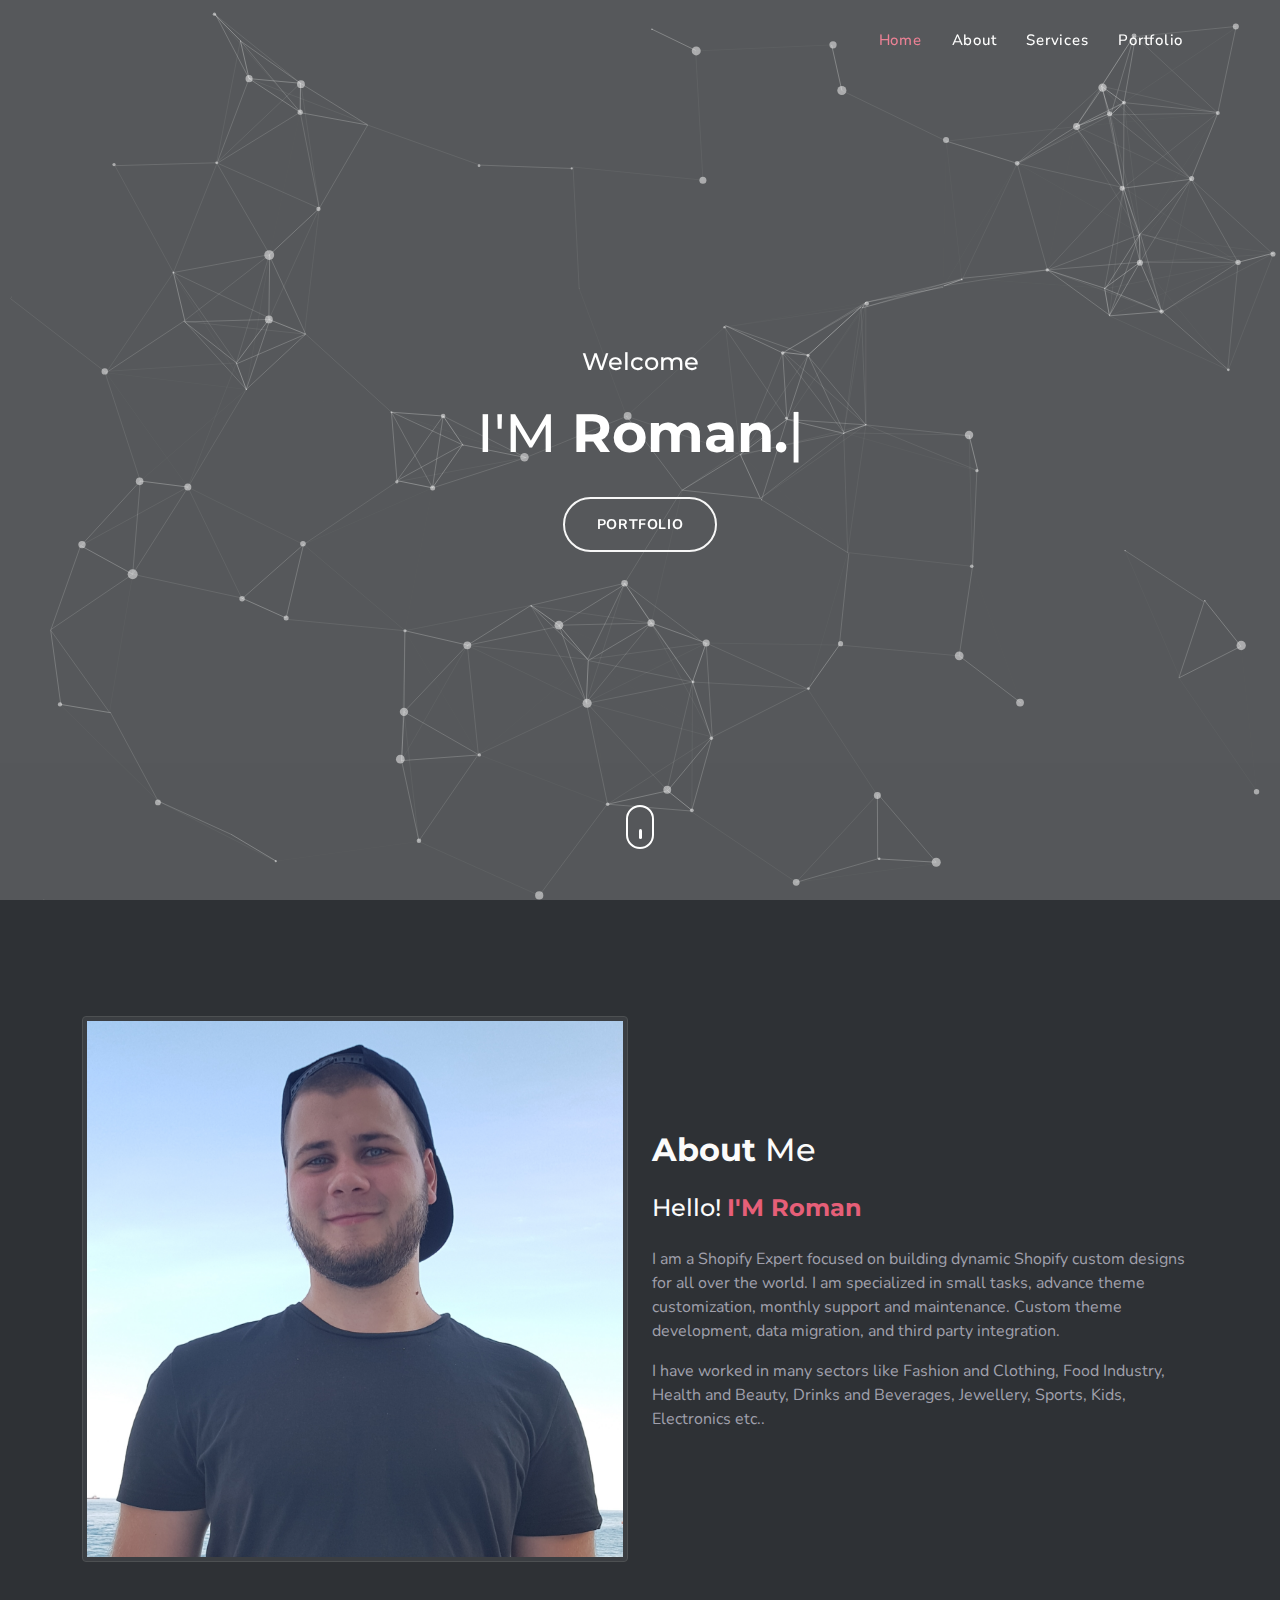
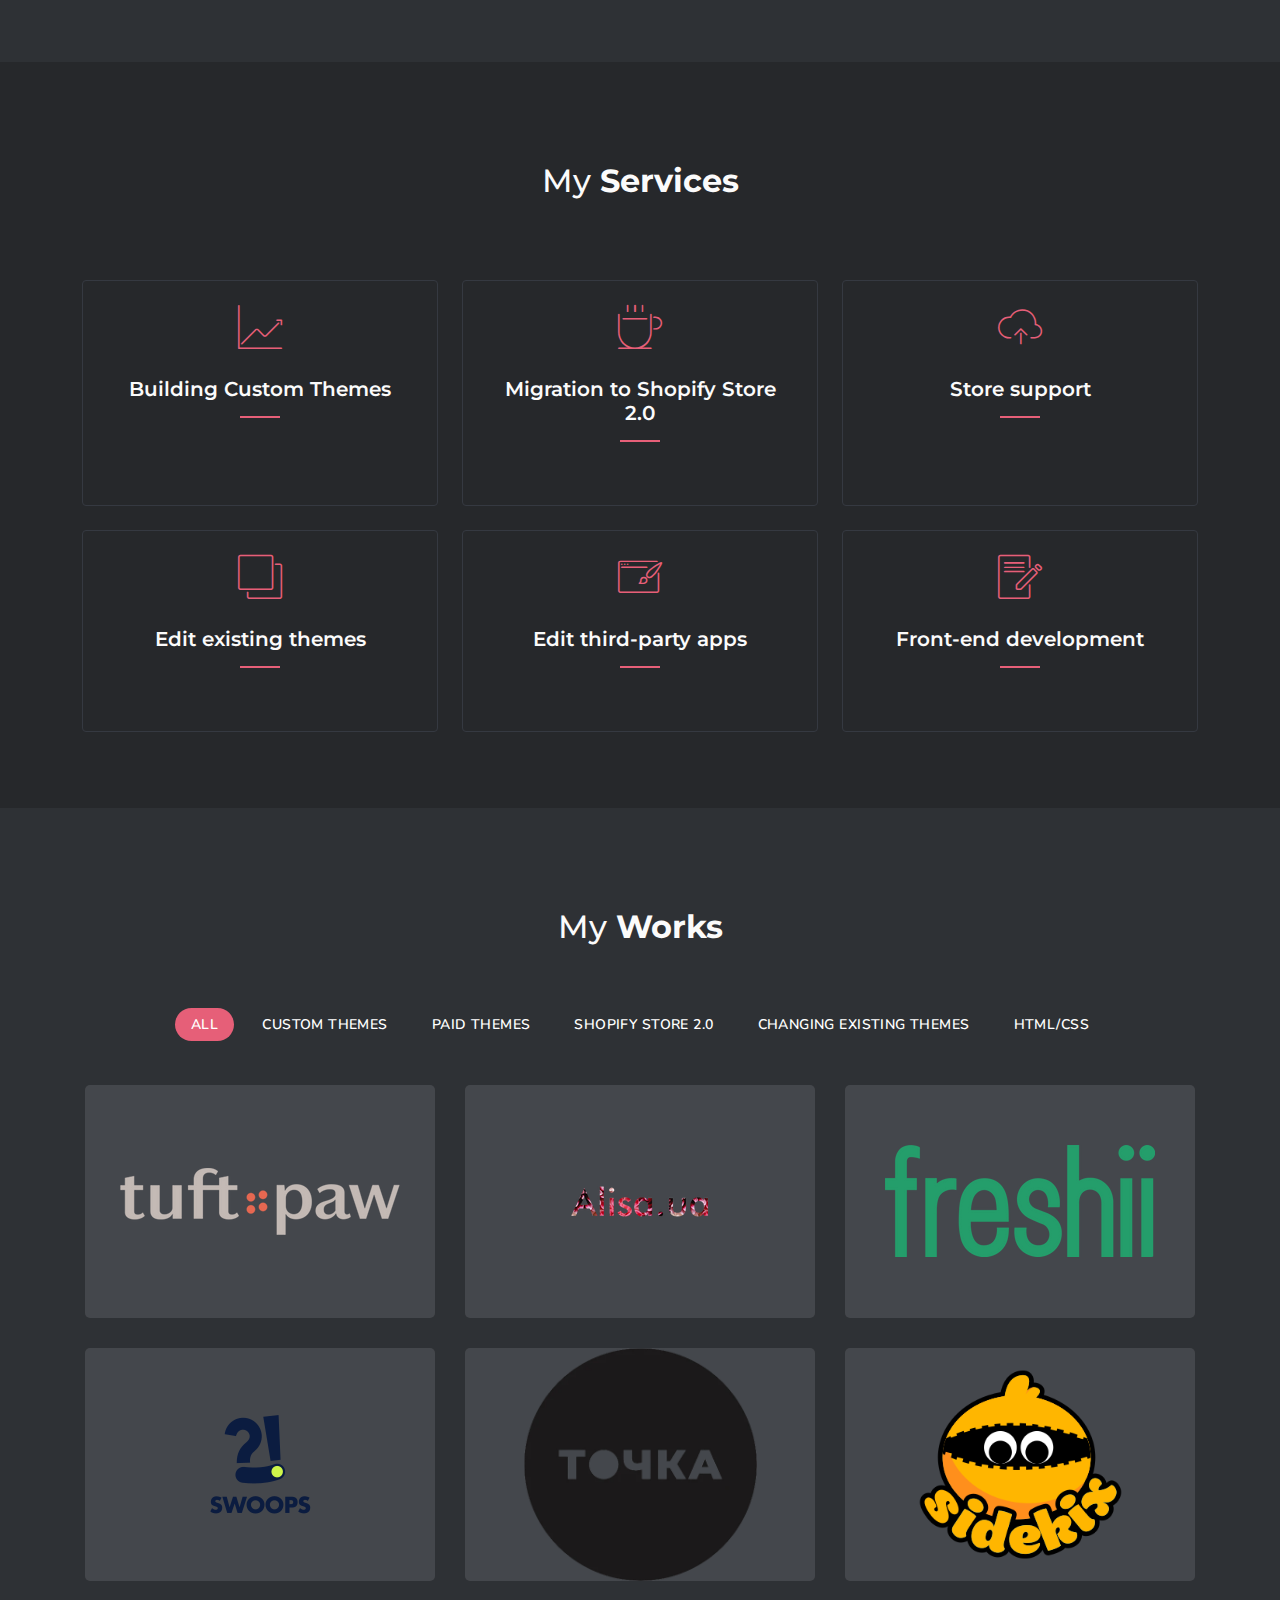
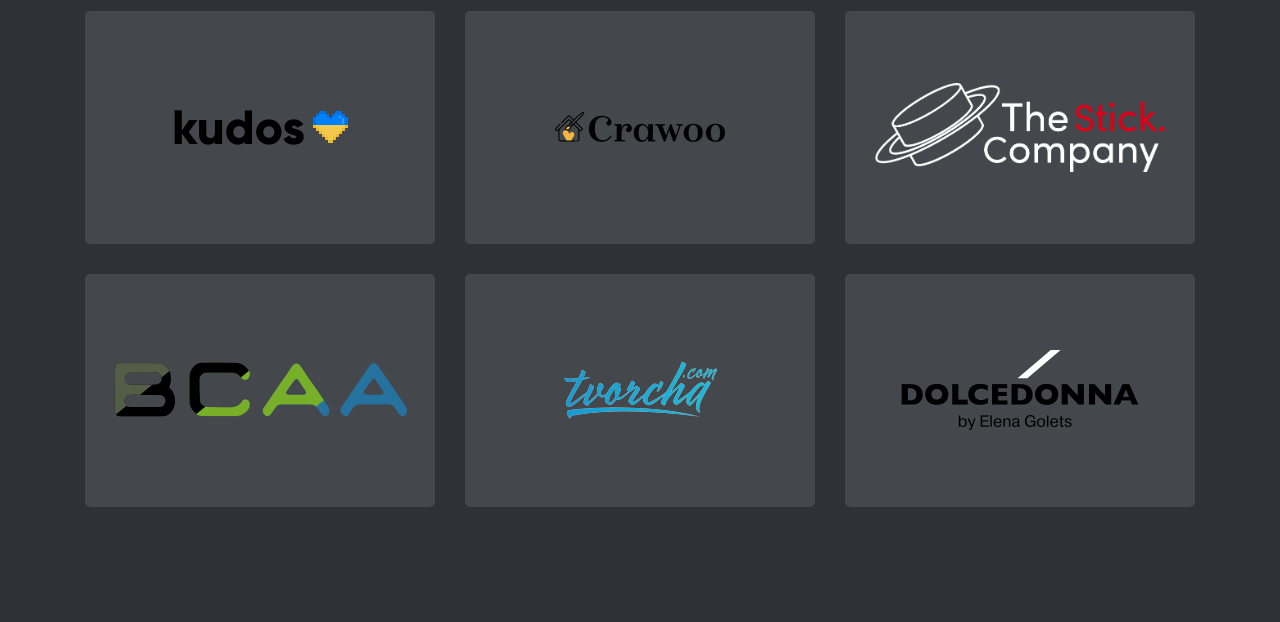
==== commit 1ebec51e: "Merge branch 'master' of https://github.com/RomkaGall/portfolio_" ====
--- a/index.html
+++ b/index.html
@@ -223,7 +223,7 @@
     <!-- END SERVICES -->
 
     <!-- START CTA -->
-    <section class="section">
+    <!-- <section class="section">
         <div class="container">
             <div class="row">
                 <div class="col-lg-12">
@@ -236,7 +236,7 @@
                 </div>
             </div>
         </div>
-    </section>
+    </section> -->
     <!-- END CTA -->
 
     <!-- START CLIENT -->
@@ -368,6 +368,36 @@
                 </div>
 
                 <div class="col-lg-4 work_item store2">
+                    <a href="https://secondgoods-dev.myshopify.com/" target="blank">
+                        <div class="work_box">
+                            <div class="work_img">
+                                <img src="images/works/swoops.png" class="img-fluid mx-auto d-block rounded" alt="work-img">
+                            </div>
+                            <div class="work_detail">
+                                <p class="mb-2">Shopify Store 2.0</p>
+                                <h3 class="mb-2">Swoops</h3>
+                                <h4 class="mb-0">Fashion</h4>
+                            </div>
+                        </div>
+                    </a>
+                </div>
+
+                <div class="col-lg-4 work_item store2">
+                    <a href="https://dostavka-edy.kh.ua/" target="blank">
+                        <div class="work_box">
+                            <div class="work_img">
+                                <img src="images/works/tochka.webp" class="img-fluid mx-auto d-block rounded" alt="work-img">
+                            </div>
+                            <div class="work_detail">
+                                <p class="mb-2">Shopify Store 2.0</p>
+                                <h3 class="mb-2">Tochka</h3>
+                                <h4 class="mb-0">Food</h4>
+                            </div>
+                        </div>
+                    </a>
+                </div>
+
+                <div class="col-lg-4 work_item store2">
                     <a href="https://mysidekix.com/" target="blank">
                         <div class="work_box">
                             <div class="work_img">
@@ -377,6 +407,21 @@
                                 <p class="mb-2">Shopify Store 2.0</p>
                                 <h3 class="mb-2">Sidekix</h3>
                                 <h4 class="mb-0">Toys</h4>
+                            </div>
+                        </div>
+                    </a>
+                </div>
+
+                <div class="col-lg-4 work_item existing">
+                    <a href="https://kudos.tv/collections/full-packs" target="blank">
+                        <div class="work_box">
+                            <div class="work_img">
+                                <img src="images/works/kudosua.png" class="img-fluid mx-auto d-block rounded" alt="work-img">
+                            </div>
+                            <div class="work_detail">
+                                <p class="mb-2">Existing Themes</p>
+                                <h3 class="mb-2">Kudos</h3>
+                                <h4 class="mb-0">Stream Packages</h4>
                             </div>
                         </div>
                     </a>
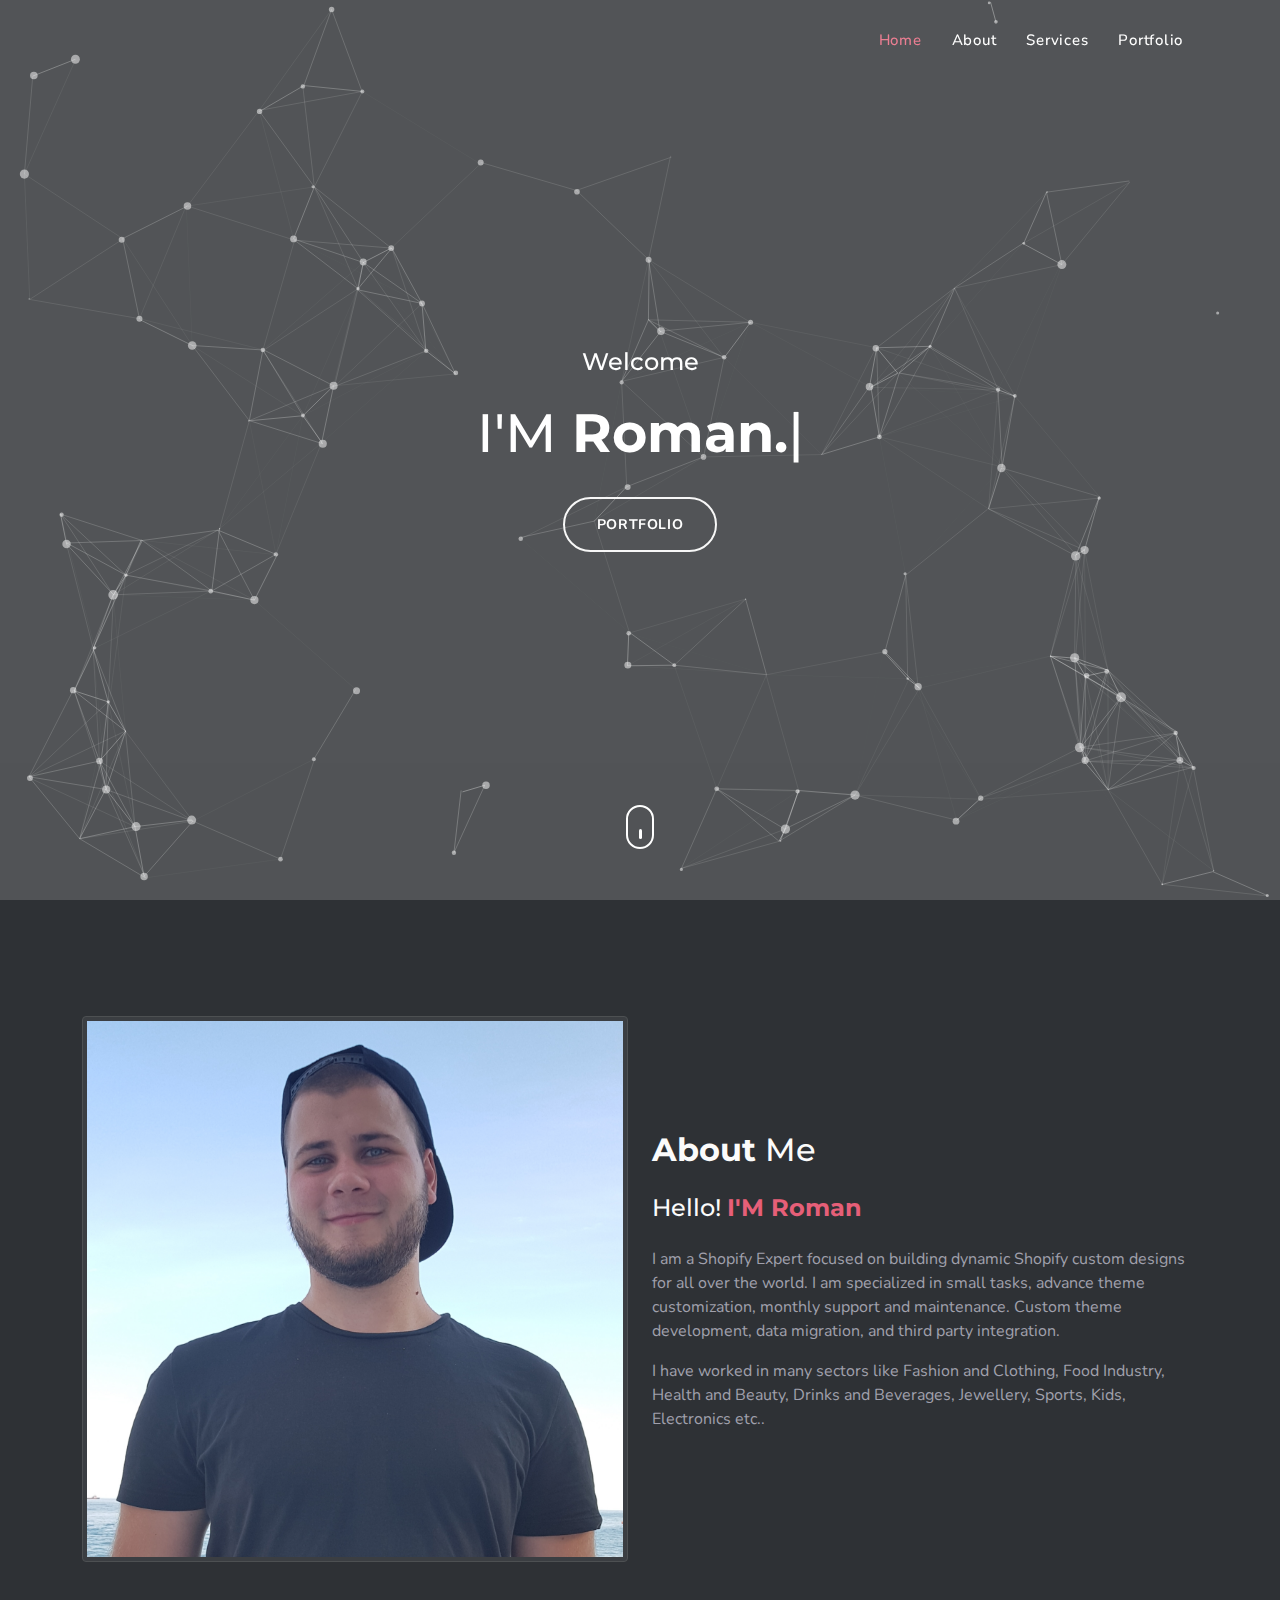
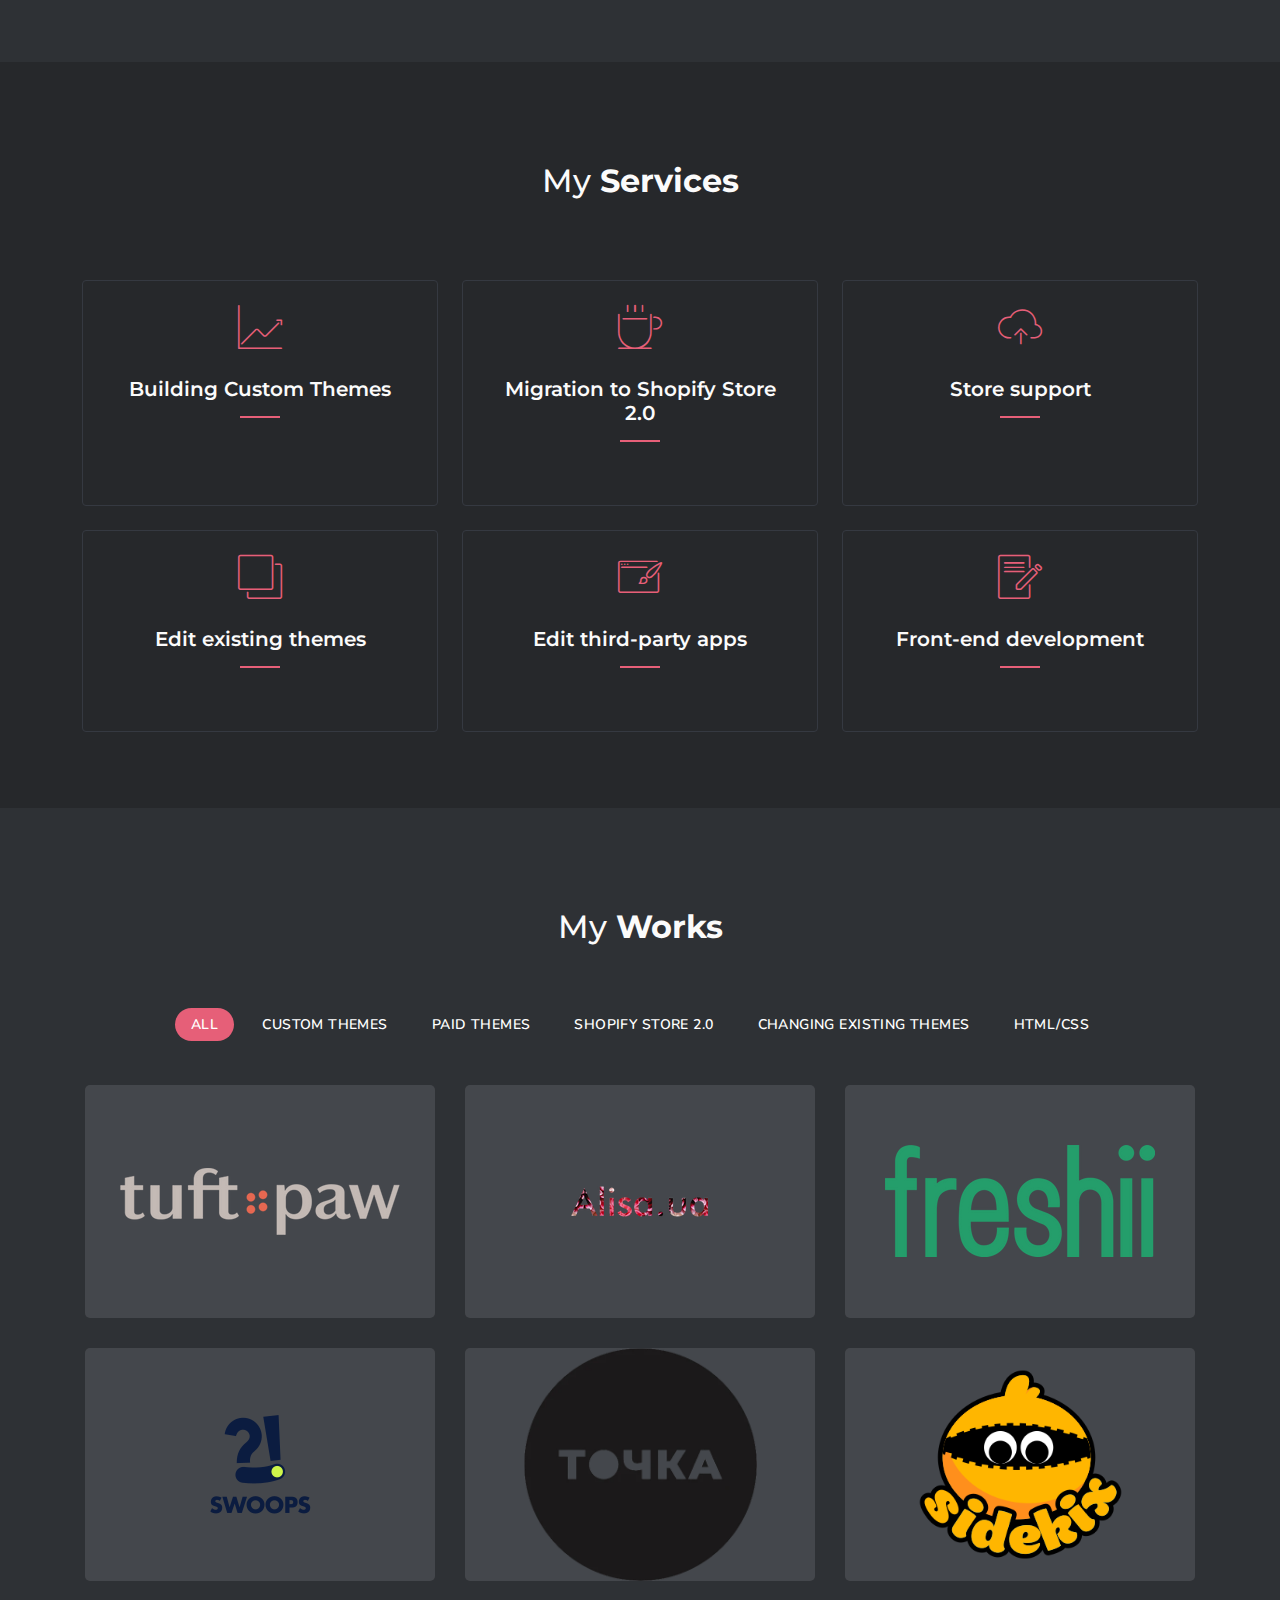
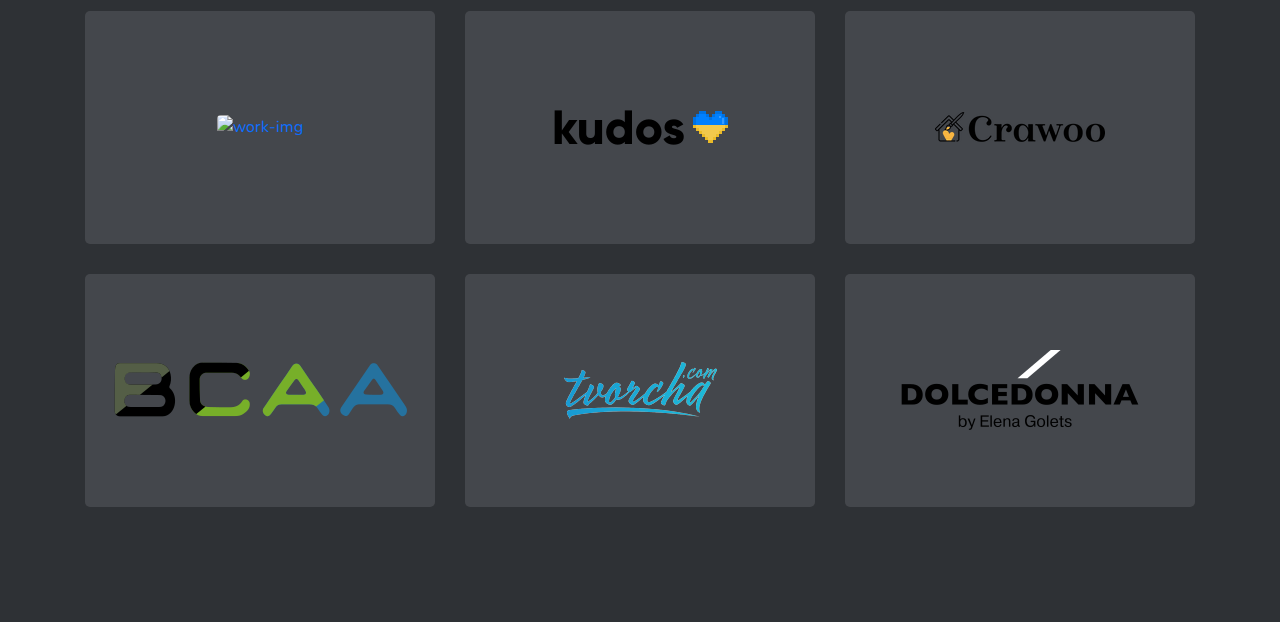
==== commit 2d1e9006: "sunset" ====
--- a/index.html
+++ b/index.html
@@ -404,6 +404,7 @@
                                 <img src="images/works/sidekix.png" class="img-fluid mx-auto d-block rounded" alt="work-img">
                             </div>
                             <div class="work_detail">
+                                <p class="mb-2 pass">PASSWORD: lsny262</p>
                                 <p class="mb-2">Shopify Store 2.0</p>
                                 <h3 class="mb-2">Sidekix</h3>
                                 <h4 class="mb-0">Toys</h4>
@@ -412,6 +413,21 @@
                     </a>
                 </div>
 
+                <div class="col-lg-4 work_item paid">
+                    <a href="https://sunsetfashionla.com/" target="blank">
+                        <div class="work_box">
+                            <div class="work_img">
+                                <img src="images/works/sunset.png" class="img-fluid mx-auto d-block rounded" alt="work-img">
+                            </div>
+                            <div class="work_detail">
+                                <p class="mb-2">Paid Themes</p>
+                                <h3 class="mb-2">SunsetFashionLA</h3>
+                                <h4 class="mb-0">Fashion</h4>
+                            </div>
+                        </div>
+                    </a>
+                </div>
+
                 <div class="col-lg-4 work_item existing">
                     <a href="https://kudos.tv/collections/full-packs" target="blank">
                         <div class="work_box">
@@ -437,21 +453,6 @@
                                 <p class="mb-2">Existing Themes</p>
                                 <h3 class="mb-2">Crawoo</h3>
                                 <h4 class="mb-0">Decor</h4>
-                            </div>
-                        </div>
-                    </a>
-                </div>
-
-                <div class="col-lg-4 work_item existing">
-                    <a href="https://thestick.company/" target="blank">
-                        <div class="work_box">
-                            <div class="work_img">
-                                <img src="images/works/the_stick_company.png" class="img-fluid mx-auto d-block rounded" alt="work-img" style="padding: 0 30px;">
-                            </div>
-                            <div class="work_detail">
-                                <p class="mb-2">Existing Themes</p>
-                                <h3 class="mb-2">The Stick Company</h3>
-                                <h4 class="mb-0">Mobile Accessories </h4>
                             </div>
                         </div>
                     </a>
--- a/css/style.css
+++ b/css/style.css
@@ -633,6 +633,10 @@
     transform: scale(1.05);
 }
 
+.pass {
+    color: red;
+}
+
 /*=========================
         9.BLOG
 ===========================*/
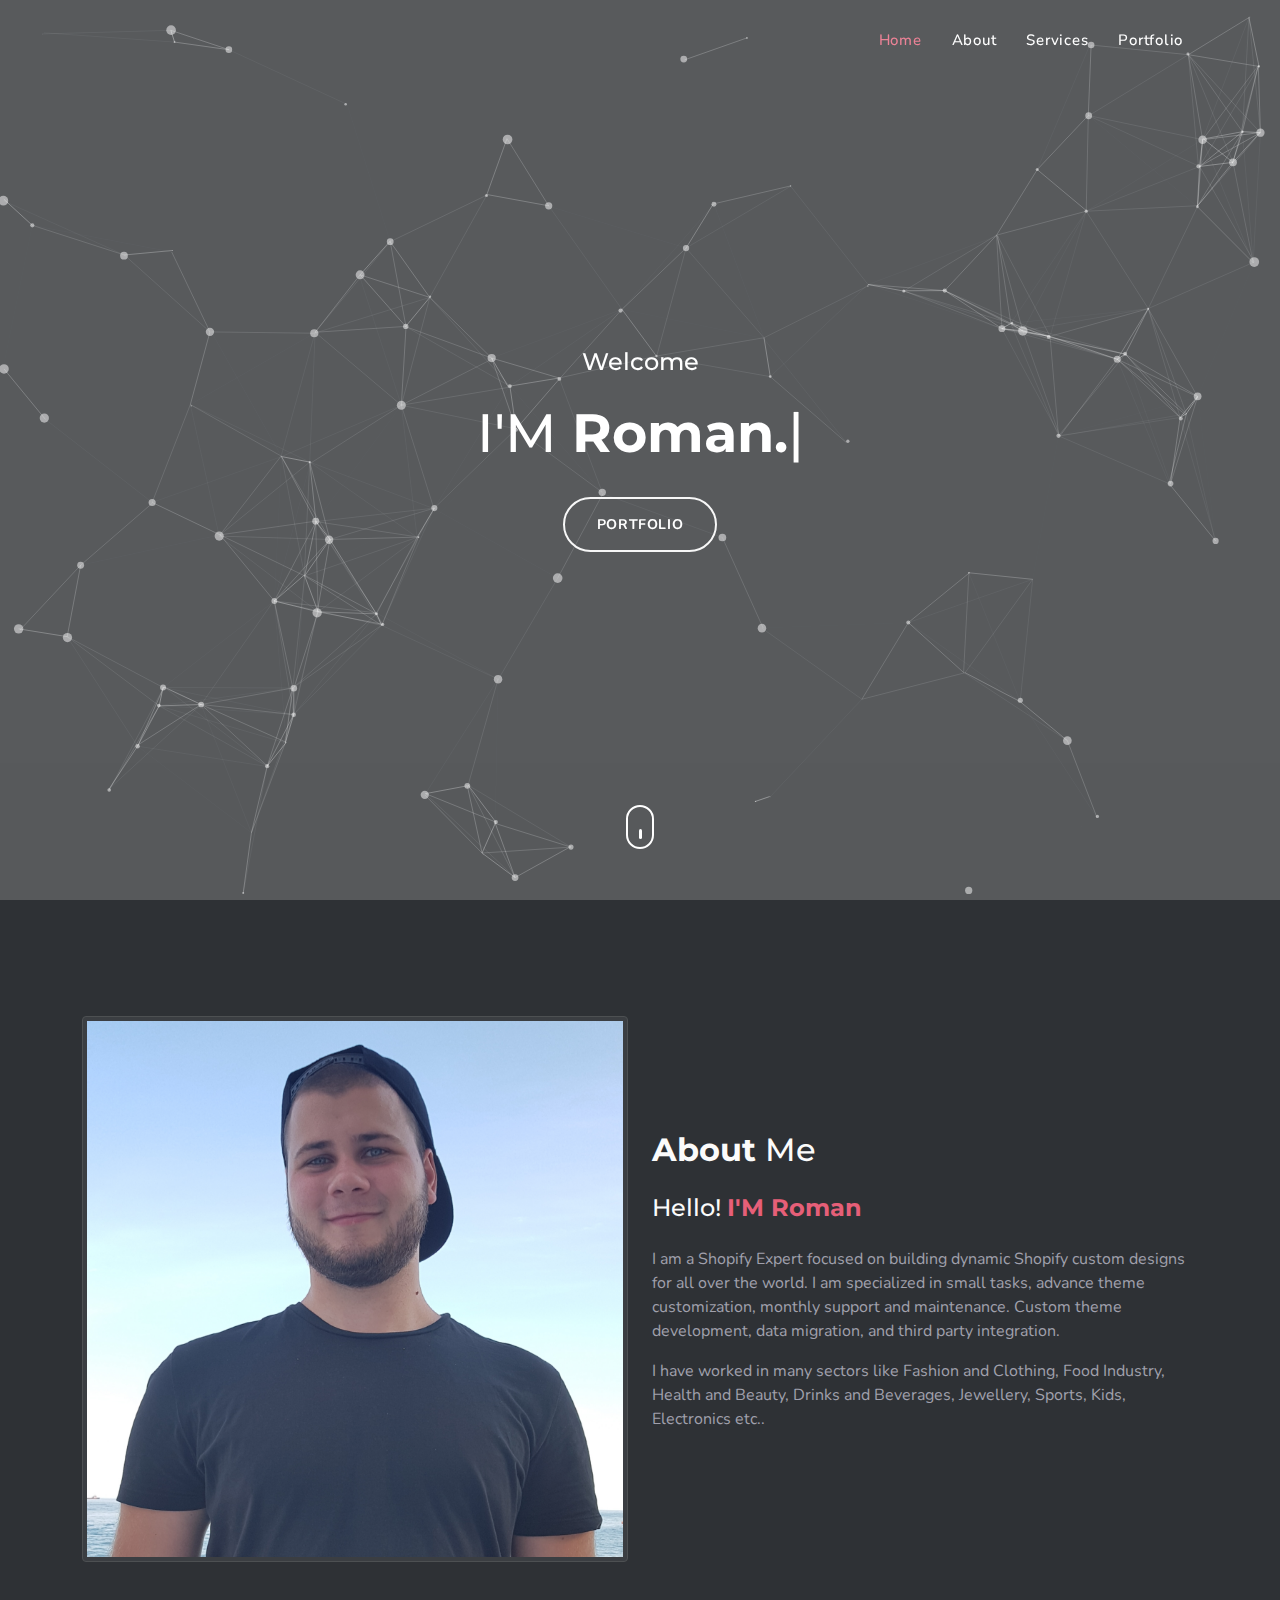
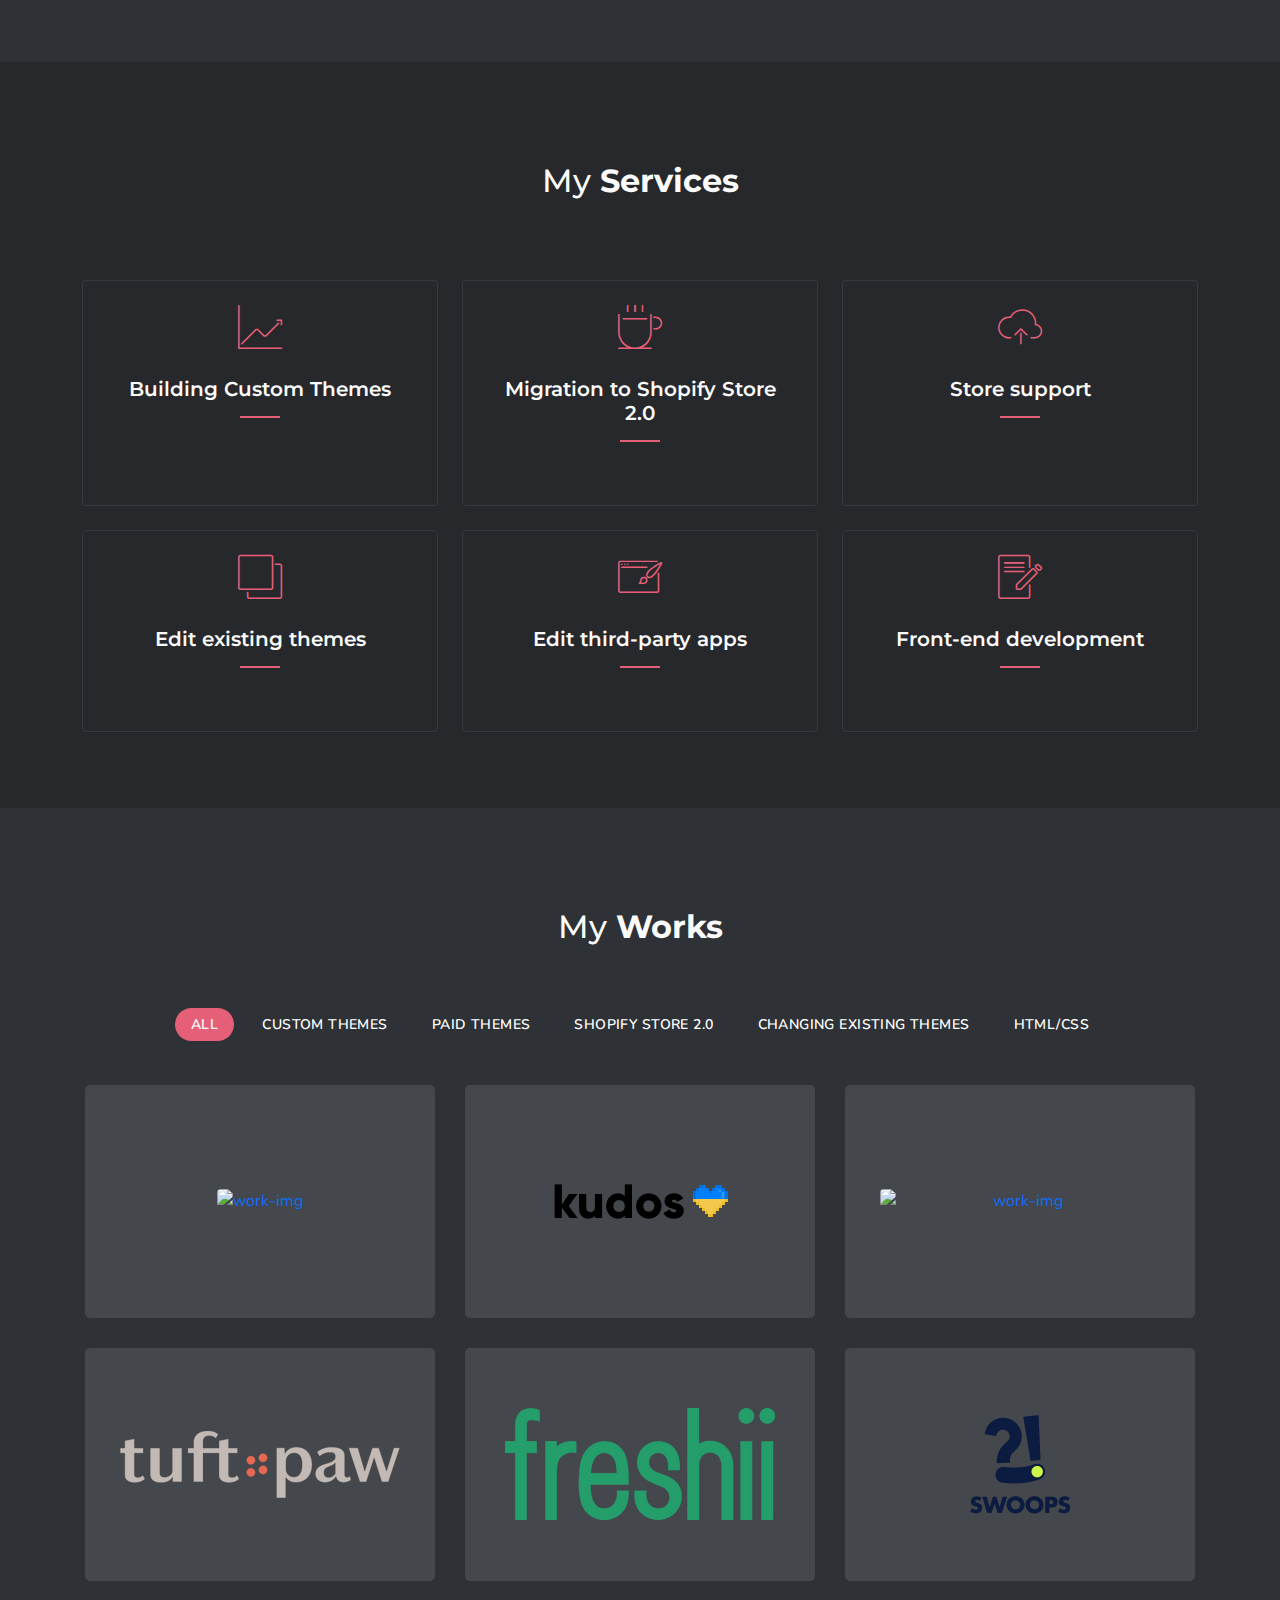
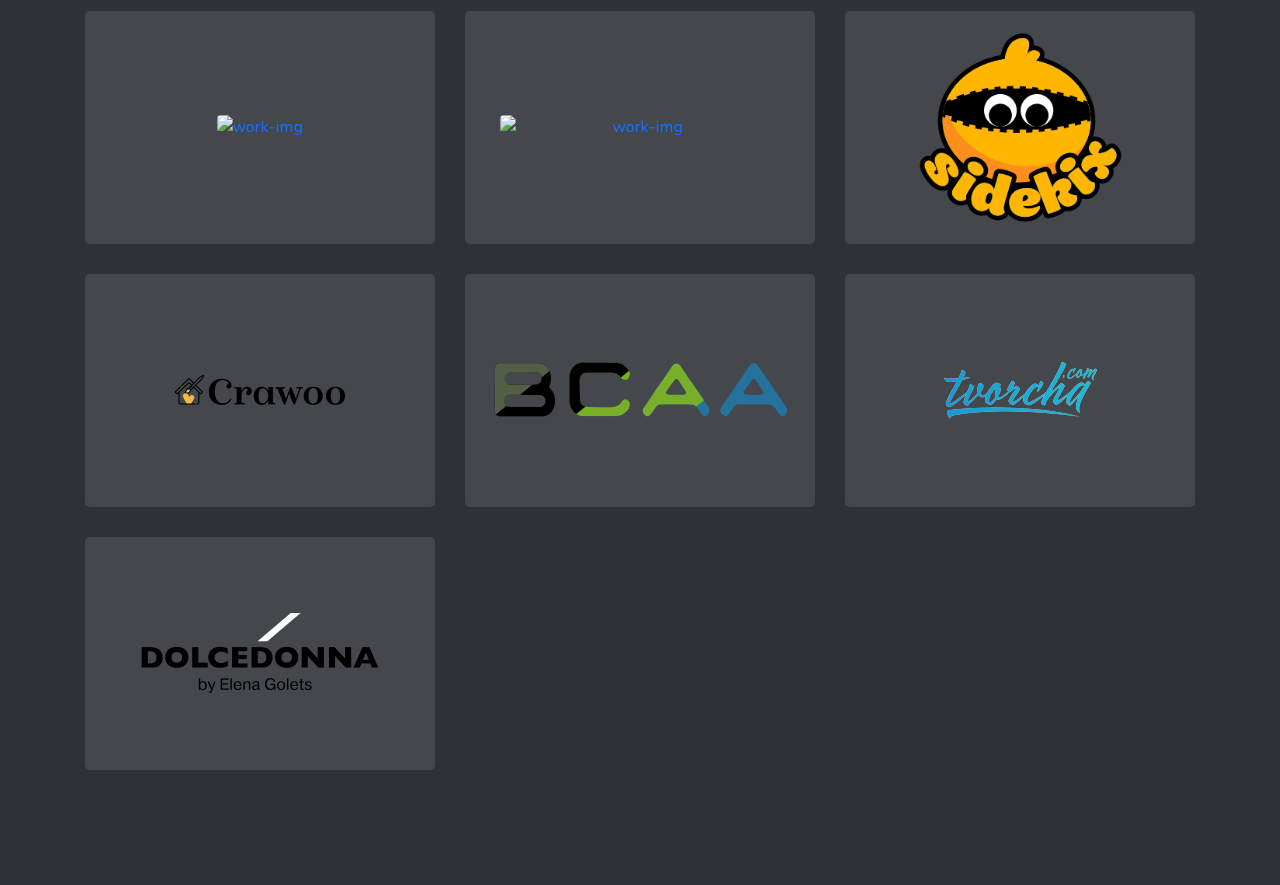
==== commit bec010d3: "update works" ====
--- a/index.html
+++ b/index.html
@@ -321,26 +321,46 @@
         <div class="container">
             <div class="row mt-4 work-filter">
 
-                <div class="col-lg-4 work_item WORK paid">
-                    <a href="https://www.tuftandpaw.com/" target="blank">
-                        <div class="work_box">
-                            <div class="work_img">
-                                <img src="images/works/tuft_and_paw.png" class="img-fluid mx-auto d-block rounded" alt="work-img">
-                            </div>
-                            <div class="work_detail">
-                                <p class="mb-2">Paid Themes</p>
-                                <h3 class="mb-2">Tuft and Paw</h3>
-                                <h4 class="mb-0">Online Cat Furniture Store</h4>
-                            </div>
-                        </div>
-                    </a>
-                </div>
+                
+
+                <div class="col-lg-4 work_item existing">
+                    <a href="https://www.zhilyova.com" target="_blank">
+                        <div class="work_box">
+                            <div class="work_img">
+                                <img src="images/works/zhilyova.svg" class="img-fluid mx-auto d-block rounded" alt="work-img">
+                            </div>
+                            <div class="work_detail">
+                                <p class="mb-2">Existing Themes</p>
+                                <h3 class="mb-2">Zhilyova</h3>
+                                <h4 class="mb-0">Lingerie</h4>
+                            </div>
+                        </div>
+                    </a>
+                </div>
+
+                
+
+                <div class="col-lg-4 work_item existing">
+                    <a href="https://kudos.tv/collections/full-packs" target="_blank">
+                        <div class="work_box">
+                            <div class="work_img">
+                                <img src="images/works/kudosua.png" class="img-fluid mx-auto d-block rounded" alt="work-img">
+                            </div>
+                            <div class="work_detail">
+                                <p class="mb-2">Existing Themes</p>
+                                <h3 class="mb-2">Kudos</h3>
+                                <h4 class="mb-0">Stream Packages</h4>
+                            </div>
+                        </div>
+                    </a>
+                </div>
+                
 
                 <div class="col-lg-4 work_item custom">
-                    <a href="https://alisa.ua/" target="blank">
-                        <div class="work_box">
-                            <div class="work_img">
-                                <img src="images/works/alisa.png" class="img-fluid mx-auto d-block rounded" alt="work-img">
+                    <a href="https://alisa.ua/" target="_blank">
+                        <div class="work_box">
+                            <div class="work_img">
+                                <img src="images/works/alisa.avif" class="img-fluid mx-auto d-block rounded" alt="work-img" style="width: 80%;">
                             </div>
                             <div class="work_detail">
                                 <p class="mb-2">Custom Themes</p>
@@ -352,6 +372,21 @@
                     </a>
                 </div>
 
+                <div class="col-lg-4 work_item WORK paid">
+                    <a href="https://www.tuftandpaw.com/" target="_blank">
+                        <div class="work_box">
+                            <div class="work_img">
+                                <img src="images/works/tuft_and_paw.png" class="img-fluid mx-auto d-block rounded" alt="work-img">
+                            </div>
+                            <div class="work_detail">
+                                <p class="mb-2">Paid Themes</p>
+                                <h3 class="mb-2">Tuft and Paw</h3>
+                                <h4 class="mb-0">Online Cat Furniture Store</h4>
+                            </div>
+                        </div>
+                    </a>
+                </div>
+
                 <div class="col-lg-4 work_item custom">
                     <a href="https://vitamins.freshii.com" targe="blank" >
                         <div class="work_box">
@@ -368,12 +403,13 @@
                 </div>
 
                 <div class="col-lg-4 work_item store2">
-                    <a href="https://secondgoods-dev.myshopify.com/" target="blank">
+                    <a href="https://secondgoods-dev2.myshopify.com/" target="_blank">
                         <div class="work_box">
                             <div class="work_img">
                                 <img src="images/works/swoops.png" class="img-fluid mx-auto d-block rounded" alt="work-img">
                             </div>
                             <div class="work_detail">
+                                <p class="mb-2 pass">PASSWORD: 1111</p>
                                 <p class="mb-2">Shopify Store 2.0</p>
                                 <h3 class="mb-2">Swoops</h3>
                                 <h4 class="mb-0">Fashion</h4>
@@ -383,28 +419,43 @@
                 </div>
 
                 <div class="col-lg-4 work_item store2">
-                    <a href="https://dostavka-edy.kh.ua/" target="blank">
-                        <div class="work_box">
-                            <div class="work_img">
-                                <img src="images/works/tochka.webp" class="img-fluid mx-auto d-block rounded" alt="work-img">
-                            </div>
-                            <div class="work_detail">
+                    <a href="https://freshii-vitamins-packs-development.myshopify.com/" target="_blank">
+                        <div class="work_box">
+                            <div class="work_img">
+                                <img src="images/works/vitamins-packs.svg" class="img-fluid mx-auto d-block rounded" alt="work-img">
+                            </div>
+                            <div class="work_detail">
+                                <p class="mb-2 pass">PASSWORD: 1111</p>
                                 <p class="mb-2">Shopify Store 2.0</p>
-                                <h3 class="mb-2">Tochka</h3>
-                                <h4 class="mb-0">Food</h4>
+                                <h3 class="mb-2">Freshii vitamins packs</h3>
+                                <h4 class="mb-0">Vitamins</h4>
+                            </div>
+                        </div>
+                    </a>
+                </div>
+
+                <div class="col-lg-4 work_item paid">
+                    <a href="https://sunsetfashionla.com/" target="_blank">
+                        <div class="work_box">
+                            <div class="work_img">
+                                <img src="images/works/sunset.png" class="img-fluid mx-auto d-block rounded" alt="work-img" style="width: 80%;">
+                            </div>
+                            <div class="work_detail">
+                                <p class="mb-2">Paid Themes</p>
+                                <h3 class="mb-2">SunsetFashionLA</h3>
+                                <h4 class="mb-0">Fashion</h4>
                             </div>
                         </div>
                     </a>
                 </div>
 
                 <div class="col-lg-4 work_item store2">
-                    <a href="https://mysidekix.com/" target="blank">
+                    <a href="https://mysidekix.com/" target="_blank">
                         <div class="work_box">
                             <div class="work_img">
                                 <img src="images/works/sidekix.png" class="img-fluid mx-auto d-block rounded" alt="work-img">
                             </div>
                             <div class="work_detail">
-                                <p class="mb-2 pass">PASSWORD: lsny262</p>
                                 <p class="mb-2">Shopify Store 2.0</p>
                                 <h3 class="mb-2">Sidekix</h3>
                                 <h4 class="mb-0">Toys</h4>
@@ -413,38 +464,8 @@
                     </a>
                 </div>
 
-                <div class="col-lg-4 work_item paid">
-                    <a href="https://sunsetfashionla.com/" target="blank">
-                        <div class="work_box">
-                            <div class="work_img">
-                                <img src="images/works/sunset.png" class="img-fluid mx-auto d-block rounded" alt="work-img">
-                            </div>
-                            <div class="work_detail">
-                                <p class="mb-2">Paid Themes</p>
-                                <h3 class="mb-2">SunsetFashionLA</h3>
-                                <h4 class="mb-0">Fashion</h4>
-                            </div>
-                        </div>
-                    </a>
-                </div>
-
                 <div class="col-lg-4 work_item existing">
-                    <a href="https://kudos.tv/collections/full-packs" target="blank">
-                        <div class="work_box">
-                            <div class="work_img">
-                                <img src="images/works/kudosua.png" class="img-fluid mx-auto d-block rounded" alt="work-img">
-                            </div>
-                            <div class="work_detail">
-                                <p class="mb-2">Existing Themes</p>
-                                <h3 class="mb-2">Kudos</h3>
-                                <h4 class="mb-0">Stream Packages</h4>
-                            </div>
-                        </div>
-                    </a>
-                </div>
-
-                <div class="col-lg-4 work_item existing">
-                    <a href="https://crawoo.com/" target="blank">
+                    <a href="https://crawoo.com/" target="_blank">
                         <div class="work_box">
                             <div class="work_img">
                                 <img src="images/works/Crawoo.png" class="img-fluid mx-auto d-block rounded" alt="work-img">
@@ -459,7 +480,7 @@
                 </div>
 
                 <div class="col-lg-4 work_item html">
-                    <a href="https://bcaa.ua/" target="blank">
+                    <a href="https://bcaa.ua/" target="_blank">
                         <div class="work_box">
                             <div class="work_img">
                                 <img src="images/works/bcaa.png" class="img-fluid mx-auto d-block rounded" alt="work-img">
@@ -474,7 +495,7 @@
                 </div>
 
                 <div class="col-lg-4 work_item html">
-                    <a href="https://tvorcha.com/" target="blank">
+                    <a href="https://tvorcha.com/" target="_blank">
                         <div class="work_box">
                             <div class="work_img">
                                 <img src="images/works/tvorcha.png" class="img-fluid mx-auto d-block rounded" alt="work-img">
@@ -489,7 +510,7 @@
                 </div>
 
                 <div class="col-lg-4 work_item html">
-                    <a href="https://dolcedonna.com.ua/" target="blank">
+                    <a href="https://dolcedonna.com.ua/" target="_blank">
                         <div class="work_box">
                             <div class="work_img">
                                 <img src="images/works/dolcedonna.png" class="img-fluid mx-auto d-block rounded" alt="work-img">
